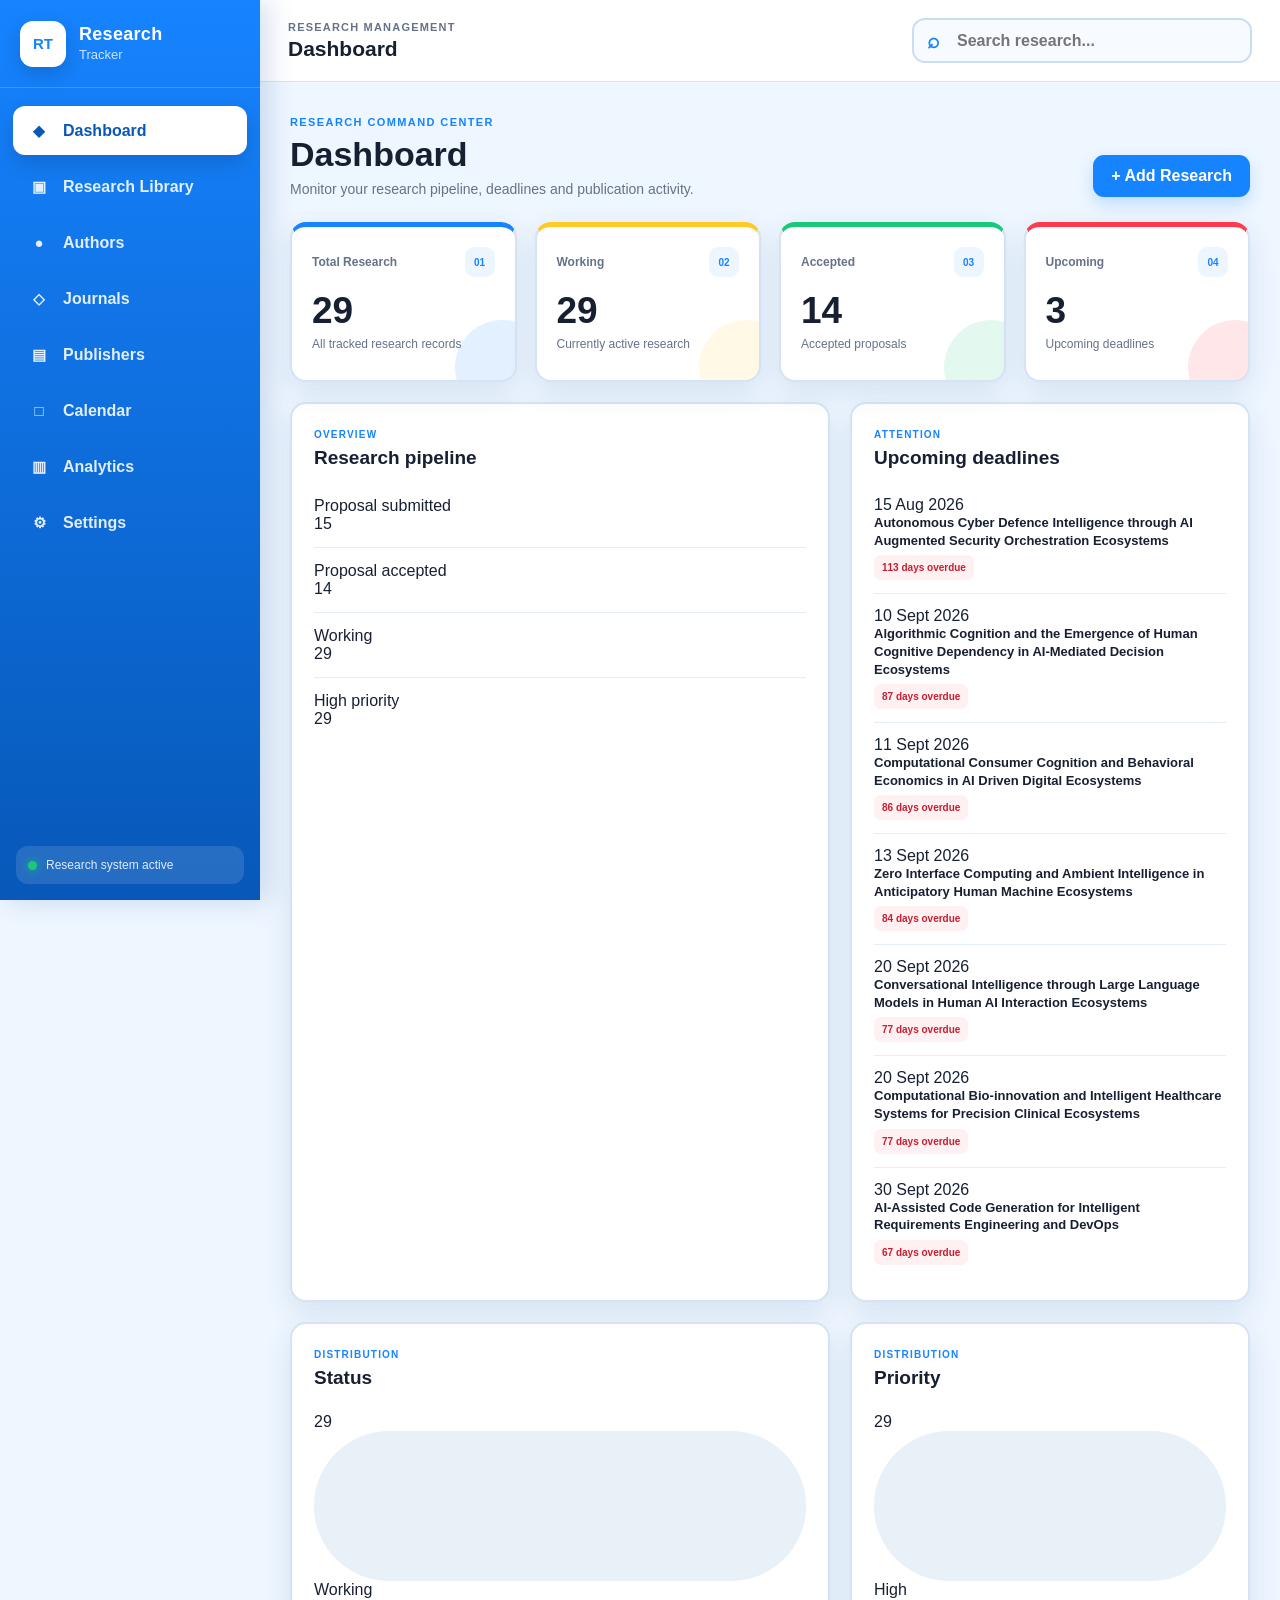
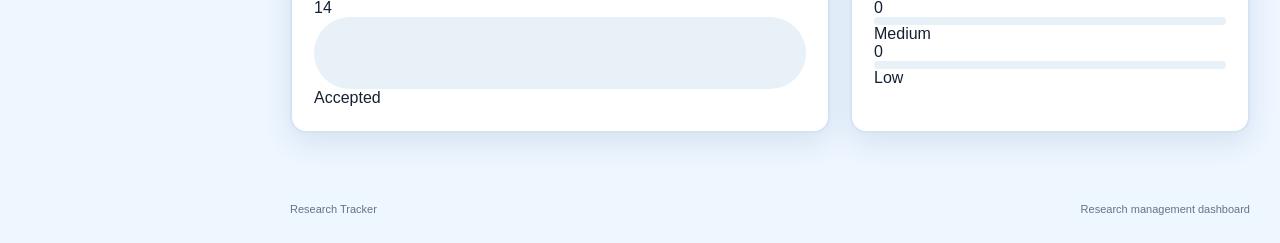
==== index.html @ 56caa674 "Initial Research Tracker project" ====
<!DOCTYPE html>
<html lang="en">
<head>
    <meta charset="UTF-8">
    <meta name="viewport" content="width=device-width, initial-scale=1.0">
    <meta name="description" content="Research Tracker for managing research papers, publication deadlines, authors, journals and publishers.">
    <title>Research Tracker</title>
    <link rel="stylesheet" href="style.css">
</head>

<body>

<div class="app">

    <!-- Sidebar -->
    <aside class="sidebar" id="sidebar">

        <div class="sidebar-header">
            <div class="brand-mark">RT</div>
            <div class="brand-text">
                <strong>Research</strong>
                <span>Tracker</span>
            </div>
        </div>

        <nav class="sidebar-nav">

            <button class="nav-item active" type="button" data-section="dashboard">
                <span class="nav-icon">◆</span>
                <span>Dashboard</span>
            </button>

            <button class="nav-item" type="button" data-section="library">
                <span class="nav-icon">▣</span>
                <span>Research Library</span>
            </button>

            <button class="nav-item" type="button" data-section="authors">
                <span class="nav-icon">●</span>
                <span>Authors</span>
            </button>

            <button class="nav-item" type="button" data-section="journals">
                <span class="nav-icon">◇</span>
                <span>Journals</span>
            </button>

            <button class="nav-item" type="button" data-section="publishers">
                <span class="nav-icon">▤</span>
                <span>Publishers</span>
            </button>

            <button class="nav-item" type="button" data-section="calendar">
                <span class="nav-icon">□</span>
                <span>Calendar</span>
            </button>

            <button class="nav-item" type="button" data-section="analytics">
                <span class="nav-icon">▥</span>
                <span>Analytics</span>
            </button>

            <button class="nav-item" type="button" data-section="settings">
                <span class="nav-icon">⚙</span>
                <span>Settings</span>
            </button>

        </nav>

        <div class="sidebar-footer">
            <div class="sidebar-status">
                <span class="status-dot"></span>
                <span>Research system active</span>
            </div>
        </div>

    </aside>

    <!-- Main wrapper -->
    <div class="main-wrapper">

        <!-- Top bar -->
        <header class="topbar">

            <div class="topbar-left">
                <button
                    class="mobile-menu"
                    id="mobileMenu"
                    type="button"
                    aria-label="Open menu"
                    aria-expanded="false">
                    ☰
                </button>

                <div class="topbar-title">
                    <span class="topbar-label">Research Management</span>
                    <strong id="topbarPageTitle">Dashboard</strong>
                </div>
            </div>

            <div class="topbar-search">
                <div class="global-search">
                    <span class="search-icon">⌕</span>
                    <input
                        id="globalSearch"
                        type="search"
                        placeholder="Search research..."
                        autocomplete="off">
                </div>
            </div>

        </header>

        <!-- Main content -->
        <main class="main-content">

            <!-- Dashboard -->
            <section
                class="page-section active"
                id="dashboard"
                data-section-panel="dashboard">

                <div class="page-heading">
                    <div>
                        <span class="eyebrow">Research command center</span>
                        <h1>Dashboard</h1>
                        <p>Monitor your research pipeline, deadlines and publication activity.</p>
                    </div>

                    <button
                        class="primary-button"
                        id="addResearchDashboard"
                        type="button">
                        + Add Research
                    </button>
                </div>

                <!-- Statistics -->
                <div class="stats-grid">

                    <div class="stat-card stat-blue">
                        <div class="stat-card-top">
                            <span>Total Research</span>
                            <span class="stat-symbol">01</span>
                        </div>
                        <strong id="totalResearch">0</strong>
                        <small>All tracked research records</small>
                    </div>

                    <div class="stat-card stat-yellow">
                        <div class="stat-card-top">
                            <span>Working</span>
                            <span class="stat-symbol">02</span>
                        </div>
                        <strong id="workingResearch">0</strong>
                        <small>Currently active research</small>
                    </div>

                    <div class="stat-card stat-green">
                        <div class="stat-card-top">
                            <span>Accepted</span>
                            <span class="stat-symbol">03</span>
                        </div>
                        <strong id="acceptedResearch">0</strong>
                        <small>Accepted proposals</small>
                    </div>

                    <div class="stat-card stat-red">
                        <div class="stat-card-top">
                            <span>Upcoming</span>
                            <span class="stat-symbol">04</span>
                        </div>
                        <strong id="upcomingResearch">0</strong>
                        <small>Upcoming deadlines</small>
                    </div>

                </div>

                <!-- Pipeline -->
                <div class="dashboard-grid">

                    <div class="panel pipeline-panel">
                        <div class="panel-header">
                            <div>
                                <span class="panel-kicker">Overview</span>
                                <h2>Research pipeline</h2>
                            </div>
                        </div>

                        <div id="dashboardPipeline" class="pipeline-content"></div>
                    </div>

                    <div class="panel deadlines-panel">
                        <div class="panel-header">
                            <div>
                                <span class="panel-kicker">Attention</span>
                                <h2>Upcoming deadlines</h2>
                            </div>
                        </div>

                        <div id="dashboardDeadlines" class="deadline-list"></div>
                    </div>

                </div>

                <!-- Charts -->
                <div class="dashboard-grid">

                    <div class="panel">
                        <div class="panel-header">
                            <div>
                                <span class="panel-kicker">Distribution</span>
                                <h2>Status</h2>
                            </div>
                        </div>

                        <div
                            id="dashboardStatusChart"
                            class="chart-container">
                        </div>
                    </div>

                    <div class="panel">
                        <div class="panel-header">
                            <div>
                                <span class="panel-kicker">Distribution</span>
                                <h2>Priority</h2>
                            </div>
                        </div>

                        <div
                            id="dashboardPriorityChart"
                            class="chart-container">
                        </div>
                    </div>

                </div>

            </section>


            <!-- Research Library -->
            <section
                class="page-section"
                id="library"
                data-section-panel="library">

                <div class="page-heading">
                    <div>
                        <span class="eyebrow">Research database</span>
                        <h1>Research Library</h1>
                        <p>Search, filter and manage all research records.</p>
                    </div>

                    <button
                        class="primary-button"
                        id="addResearchLibrary"
                        type="button">
                        + Add Research
                    </button>
                </div>

                <div class="panel">

                    <div class="library-toolbar">

                        <div class="toolbar-search">
                            <input
                                id="librarySearch"
                                type="search"
                                placeholder="Search title, publisher, topic...">
                        </div>

                        <select id="statusFilter">
                            <option value="">All Statuses</option>
                            <option value="Working">Working</option>
                            <option value="Accepted">Accepted</option>
                            <option value="Submitted">Submitted</option>
                            <option value="Published">Published</option>
                        </select>

                        <select id="priorityFilter">
                            <option value="">All Priorities</option>
                            <option value="High">High</option>
                            <option value="Medium">Medium</option>
                            <option value="Low">Low</option>
                        </select>

                        <select id="actionFilter">
                            <option value="">All Actions</option>
                            <option value="Proposal Submitted">Proposal Submitted</option>
                            <option value="Proposal Accepted">Proposal Accepted</option>
                        </select>

                        <select id="sortLibrary">
                            <option value="deadlineAsc">Deadline: Earliest</option>
                            <option value="deadlineDesc">Deadline: Latest</option>
                            <option value="titleAsc">Title: A-Z</option>
                            <option value="titleDesc">Title: Z-A</option>
                            <option value="priority">Priority</option>
                        </select>

                        <button
                            class="secondary-button"
                            id="clearFilters"
                            type="button">
                            Clear
                        </button>

                    </div>

                    <div class="library-summary">
                        <span>
                            Showing
                            <strong id="libraryCount">0</strong>
                            research records
                        </span>
                    </div>

                    <div class="table-wrapper">

                        <table class="research-table">

                            <thead>
                                <tr>
                                    <th>ID</th>
                                    <th>Research title</th>
                                    <th>Publisher</th>
                                    <th>Type</th>
                                    <th>Priority</th>
                                    <th>Status</th>
                                    <th>Deadline</th>
                                    <th>Actions</th>
                                </tr>
                            </thead>

                            <tbody id="researchTableBody"></tbody>

                        </table>

                    </div>

                </div>

            </section>


            <!-- Authors -->
            <section
                class="page-section"
                id="authors"
                data-section-panel="authors">

                <div class="page-heading">
                    <div>
                        <span class="eyebrow">People</span>
                        <h1>Authors</h1>
                        <p>Research authors and contributor information.</p>
                    </div>
                </div>

                <div
                    id="authorsContent"
                    class="content-grid">
                </div>

            </section>


            <!-- Journals -->
            <section
                class="page-section"
                id="journals"
                data-section-panel="journals">

                <div class="page-heading">
                    <div>
                        <span class="eyebrow">Publication channels</span>
                        <h1>Journals</h1>
                        <p>Track journals and publication-related information.</p>
                    </div>
                </div>

                <div
                    id="journalsContent"
                    class="content-grid">
                </div>

            </section>


            <!-- Publishers -->
            <section
                class="page-section"
                id="publishers"
                data-section-panel="publishers">

                <div class="page-heading">
                    <div>
                        <span class="eyebrow">Publishing ecosystem</span>
                        <h1>Publishers</h1>
                        <p>Track publishers associated with your research.</p>
                    </div>
                </div>

                <div
                    id="publishersContent"
                    class="content-grid">
                </div>

            </section>


            <!-- Calendar -->
            <section
                class="page-section"
                id="calendar"
                data-section-panel="calendar">

                <div class="page-heading">
                    <div>
                        <span class="eyebrow">Deadlines</span>
                        <h1>Research Calendar</h1>
                        <p>View research deadlines by date.</p>
                    </div>
                </div>

                <div class="panel">

                    <div class="calendar-toolbar">

                        <button
                            class="secondary-button"
                            id="calendarPrevious"
                            type="button">
                            ← Previous
                        </button>

                        <button
                            class="secondary-button"
                            id="calendarToday"
                            type="button">
                            Today
                        </button>

                        <button
                            class="secondary-button"
                            id="calendarNext"
                            type="button">
                            Next →
                        </button>

                    </div>

                    <div
                        id="calendarContent"
                        class="calendar-content">
                    </div>

                </div>

            </section>


            <!-- Analytics -->
            <section
                class="page-section"
                id="analytics"
                data-section-panel="analytics">

                <div class="page-heading">
                    <div>
                        <span class="eyebrow">Research intelligence</span>
                        <h1>Analytics</h1>
                        <p>Understand research activity, deadlines and publication trends.</p>
                    </div>
                </div>

                <div
                    id="analyticsContent"
                    class="analytics-content">
                </div>

            </section>


            <!-- Settings -->
            <section
                class="page-section"
                id="settings"
                data-section-panel="settings">

                <div class="page-heading">
                    <div>
                        <span class="eyebrow">System controls</span>
                        <h1>Settings</h1>
                        <p>Manage your research data and dashboard preferences.</p>
                    </div>
                </div>

                <div class="settings-grid">

                    <div class="panel settings-card">

                        <div class="panel-header">
                            <div>
                                <span class="panel-kicker">Data</span>
                                <h2>Data management</h2>
                            </div>
                        </div>

                        <div class="settings-actions">

                            <button
                                class="settings-button blue-action"
                                id="exportJSON"
                                type="button">
                                Export JSON
                            </button>

                            <button
                                class="settings-button green-action"
                                id="exportCSV"
                                type="button">
                                Export CSV
                            </button>

                            <button
                                class="settings-button yellow-action"
                                id="importJSON"
                                type="button">
                                Import JSON
                            </button>

                            <input
                                type="file"
                                id="importFile"
                                accept=".json,application/json"
                                hidden>

                            <button
                                class="settings-button green-action"
                                id="restoreSeed"
                                type="button">
                                Restore Seed Data
                            </button>

                            <button
                                class="settings-button red-action"
                                id="deleteAllData"
                                type="button">
                                Delete All Data
                            </button>

                        </div>

                    </div>


                    <div class="panel settings-card">

                        <div class="panel-header">
                            <div>
                                <span class="panel-kicker">Appearance</span>
                                <h2>Theme</h2>
                            </div>
                        </div>

                        <div class="theme-options">

                            <button
                                class="theme-choice blue-theme-choice"
                                type="button"
                                data-theme-choice="blue">
                                <span></span>
                                Blue
                            </button>

                            <button
                                class="theme-choice red-theme-choice"
                                type="button"
                                data-theme-choice="red">
                                <span></span>
                                Red
                            </button>

                            <button
                                class="theme-choice green-theme-choice"
                                type="button"
                                data-theme-choice="green">
                                <span></span>
                                Green
                            </button>

                            <button
                                class="theme-choice yellow-theme-choice"
                                type="button"
                                data-theme-choice="yellow">
                                <span></span>
                                Yellow
                            </button>

                        </div>

                    </div>

                </div>

            </section>

        </main>

        <!-- Footer -->
        <footer class="main-footer">
            <span>Research Tracker</span>
            <span>Research management dashboard</span>
        </footer>

    </div>

</div>


<!-- Research Form Modal -->
<div
    class="modal"
    id="researchModal"
    aria-hidden="true">

    <div class="modal-overlay"></div>

    <div class="modal-dialog">

        <div class="modal-header">

            <div>
                <span class="modal-kicker">Research record</span>
                <h2 id="researchModalTitle">Add Research</h2>
            </div>

            <button
                class="modal-close"
                type="button"
                data-close-modal="researchModal"
                aria-label="Close">
                ×
            </button>

        </div>

        <form id="researchForm">

            <input
                type="hidden"
                id="researchId">

            <div class="form-grid">

                <div class="form-field form-field-wide">
                    <label for="researchTitle">Research title</label>
                    <input
                        id="researchTitle"
                        type="text"
                        required>
                </div>

                <div class="form-field">
                    <label for="researchAssociation">Publisher / Association</label>
                    <input
                        id="researchAssociation"
                        type="text">
                </div>

                <div class="form-field">
                    <label for="researchPublicationType">Publication type</label>
                    <select id="researchPublicationType">
                        <option value="Edited Book Chapter">Edited Book Chapter</option>
                        <option value="Journal Article">Journal Article</option>
                        <option value="Conference Paper">Conference Paper</option>
                        <option value="Book">Book</option>
                        <option value="Working Paper">Working Paper</option>
                        <option value="Other">Other</option>
                    </select>
                </div>

                <div class="form-field">
                    <label for="researchPriority">Priority</label>
                    <select id="researchPriority">
                        <option value="High">High</option>
                        <option value="Medium">Medium</option>
                        <option value="Low">Low</option>
                    </select>
                </div>

                <div class="form-field">
                    <label for="researchAction">Current action</label>
                    <input
                        id="researchAction"
                        type="text"
                        placeholder="Proposal Submitted">
                </div>

                <div class="form-field">
                    <label for="researchStatus">Status</label>
                    <select id="researchStatus">
                        <option value="Working">Working</option>
                        <option value="Accepted">Accepted</option>
                        <option value="Submitted">Submitted</option>
                        <option value="Published">Published</option>
                    </select>
                </div>

                <div class="form-field">
                    <label for="researchReminder">Reminder date</label>
                    <input
                        id="researchReminder"
                        type="date">
                </div>

                <div class="form-field">
                    <label for="researchProposalDeadline">Proposal deadline</label>
                    <input
                        id="researchProposalDeadline"
                        type="date">
                </div>

                <div class="form-field">
                    <label for="researchFullPaperDeadline">Full paper deadline</label>
                    <input
                        id="researchFullPaperDeadline"
                        type="date">
                </div>

                <div class="form-field form-field-wide">
                    <label for="researchCallForPaperLink">Call for Papers link</label>
                    <input
                        id="researchCallForPaperLink"
                        type="url"
                        placeholder="https://...">
                </div>

                <div class="form-field form-field-wide">
                    <label for="researchComments">Comments</label>
                    <textarea
                        id="researchComments"
                        rows="5"
                        placeholder="Notes, submission details, follow-up actions..."></textarea>
                </div>

            </div>

            <div class="modal-footer">

                <button
                    class="secondary-button"
                    type="button"
                    data-close-modal="researchModal">
                    Cancel
                </button>

                <button
                    class="primary-button"
                    type="submit">
                    Save Research
                </button>

            </div>

        </form>

    </div>

</div>


<!-- Research Details Modal -->
<div
    class="modal"
    id="detailModal"
    aria-hidden="true">

    <div class="modal-overlay"></div>

    <div class="modal-dialog detail-dialog">

        <div class="modal-header">

            <div>
                <span class="modal-kicker">Research information</span>
                <h2 id="detailModalTitle">Research Details</h2>
            </div>

            <button
                class="modal-close"
                type="button"
                data-close-modal="detailModal"
                aria-label="Close">
                ×
            </button>

        </div>

        <div
            id="detailModalContent"
            class="detail-content">
        </div>

        <div class="modal-footer">

            <button
                class="secondary-button"
                type="button"
                data-close-modal="detailModal">
                Close
            </button>

        </div>

    </div>

</div>


<!-- Toast notifications -->
<div
    id="toastContainer"
    class="toast-container"
    aria-live="polite">
</div>


<script src="script.js"></script>

</body>
</html>
---- style.css ----
:root {
    --blue: #1683ff;
    --blue-dark: #0758b8;
    --red: #ff3b4d;
    --red-dark: #c51f31;
    --green: #19c979;
    --green-dark: #07884f;
    --yellow: #ffc928;
    --yellow-dark: #d79b00;

    --page: #eef6ff;
    --surface: #ffffff;
    --surface-soft: #f7fbff;
    --text: #172033;
    --muted: #65728a;
    --border: #d6e3f2;

    --sidebar-width: 260px;
    --radius: 16px;
    --shadow: 0 10px 28px rgba(40, 90, 150, 0.12);
}

* {
    box-sizing: border-box;
}

html {
    scroll-behavior: smooth;
}

body {
    margin: 0;
    min-height: 100vh;
    background: var(--page);
    color: var(--text);
    font-family: Arial, Helvetica, sans-serif;
    overflow-x: hidden;
}

button,
input,
select,
textarea {
    font: inherit;
}

button {
    cursor: pointer;
}

button:focus-visible,
input:focus-visible,
select:focus-visible,
textarea:focus-visible {
    outline: 3px solid rgba(22, 131, 255, 0.25);
    outline-offset: 2px;
}


/* =========================================================
   APP
   ========================================================= */

.app {
    min-height: 100vh;
}


/* =========================================================
   SIDEBAR
   ========================================================= */

.sidebar {
    position: fixed;
    top: 0;
    left: 0;
    width: var(--sidebar-width);
    height: 100vh;
    background: linear-gradient(180deg, #1683ff 0%, #0758b8 100%);
    color: #ffffff;
    z-index: 1000;
    display: flex;
    flex-direction: column;
    overflow-y: auto;
    overflow-x: hidden;
    box-shadow: 8px 0 25px rgba(20, 80, 150, 0.18);
}

.sidebar-header {
    min-height: 88px;
    padding: 20px;
    display: flex;
    align-items: center;
    gap: 13px;
    border-bottom: 1px solid rgba(255, 255, 255, 0.18);
}

.brand-mark {
    width: 46px;
    height: 46px;
    border-radius: 13px;
    background: #ffffff;
    color: var(--blue);
    display: grid;
    place-items: center;
    font-size: 15px;
    font-weight: 900;
    box-shadow: 0 7px 18px rgba(0, 0, 0, 0.15);
}

.brand-text {
    display: flex;
    flex-direction: column;
    line-height: 1.05;
}

.brand-text strong {
    font-size: 18px;
    letter-spacing: 0.3px;
}

.brand-text span {
    margin-top: 4px;
    font-size: 13px;
    opacity: 0.78;
}

.sidebar-nav {
    padding: 18px 13px;
    display: flex;
    flex-direction: column;
    gap: 7px;
}

.nav-item {
    width: 100%;
    min-height: 49px;
    border: 0;
    border-radius: 12px;
    padding: 0 14px;
    display: flex;
    align-items: center;
    gap: 12px;
    background: transparent;
    color: rgba(255, 255, 255, 0.88);
    text-align: left;
    font-weight: 700;
    transition: 0.18s ease;
}

.nav-item:hover {
    background: rgba(255, 255, 255, 0.15);
    color: #ffffff;
    transform: translateX(2px);
}

.nav-item.active {
    background: #ffffff;
    color: var(--blue-dark);
    box-shadow: 0 8px 20px rgba(0, 0, 0, 0.14);
}

.nav-icon {
    width: 24px;
    min-width: 24px;
    height: 24px;
    display: grid;
    place-items: center;
    font-size: 15px;
    font-weight: 900;
}

.sidebar-footer {
    margin-top: auto;
    padding: 16px;
}

.sidebar-status {
    border-radius: 12px;
    padding: 12px;
    display: flex;
    align-items: center;
    gap: 9px;
    background: rgba(255, 255, 255, 0.12);
    font-size: 12px;
    color: rgba(255, 255, 255, 0.86);
}

.status-dot {
    width: 9px;
    height: 9px;
    border-radius: 50%;
    background: var(--green);
    box-shadow: 0 0 10px rgba(25, 201, 121, 0.8);
}


/* =========================================================
   MAIN
   ========================================================= */

.main-wrapper {
    min-height: 100vh;
    margin-left: var(--sidebar-width);
}

.topbar {
    position: sticky;
    top: 0;
    z-index: 900;
    min-height: 82px;
    padding: 14px 28px;
    background: rgba(255, 255, 255, 0.96);
    border-bottom: 1px solid var(--border);
    display: flex;
    align-items: center;
    justify-content: space-between;
    gap: 20px;
}

.topbar-left {
    min-width: 0;
    display: flex;
    align-items: center;
    gap: 14px;
}

.topbar-title {
    display: flex;
    flex-direction: column;
    min-width: 0;
}

.topbar-label {
    color: var(--muted);
    font-size: 11px;
    font-weight: 800;
    letter-spacing: 1.2px;
    text-transform: uppercase;
}

.topbar-title strong {
    margin-top: 4px;
    font-size: 21px;
    line-height: 1.1;
}

.topbar-search {
    width: 340px;
    max-width: 42vw;
    margin-left: auto;
}

.global-search {
    position: relative;
    width: 100%;
}

.global-search input {
    width: 100%;
    height: 45px;
    border: 2px solid #c9ddf4;
    border-radius: 13px;
    background: #f7fbff;
    color: var(--text);
    padding: 0 16px 0 43px;
    font-weight: 600;
}

.global-search input:focus {
    border-color: var(--blue);
    background: #ffffff;
}

.search-icon {
    position: absolute;
    left: 15px;
    top: 50%;
    transform: translateY(-50%);
    color: var(--blue);
    font-size: 21px;
    font-weight: 900;
    pointer-events: none;
}

.mobile-menu {
    display: none;
    width: 42px;
    height: 42px;
    border: 0;
    border-radius: 11px;
    background: var(--blue);
    color: #ffffff;
    font-size: 20px;
}


/* =========================================================
   CONTENT
   ========================================================= */

.main-content {
    width: 100%;
    max-width: 1700px;
    margin: 0 auto;
    padding: 30px;
}

.page-section {
    display: none;
}

.page-section.active {
    display: block;
}

.page-heading {
    margin-bottom: 25px;
    display: flex;
    align-items: flex-end;
    justify-content: space-between;
    gap: 25px;
}

.page-heading h1 {
    margin: 6px 0 8px;
    font-size: 34px;
    line-height: 1.1;
}

.page-heading p {
    margin: 0;
    color: var(--muted);
    font-size: 14px;
}

.eyebrow {
    color: var(--blue);
    font-size: 11px;
    font-weight: 900;
    letter-spacing: 1.4px;
    text-transform: uppercase;
}


/* =========================================================
   BUTTONS
   ========================================================= */

.primary-button,
.secondary-button,
.settings-button {
    min-height: 42px;
    border-radius: 11px;
    padding: 0 16px;
    font-weight: 800;
    border: 2px solid transparent;
    transition: 0.18s ease;
}

.primary-button {
    background: var(--blue);
    color: #ffffff;
    border-color: var(--blue);
    box-shadow: 0 7px 16px rgba(22, 131, 255, 0.22);
}

.primary-button:hover {
    background: var(--blue-dark);
    border-color: var(--blue-dark);
    transform: translateY(-1px);
}

.secondary-button {
    background: #ffffff;
    color: var(--blue-dark);
    border-color: #c7dbee;
}

.secondary-button:hover {
    border-color: var(--blue);
    color: var(--blue);
    background: #f4f9ff;
}


/* =========================================================
   STAT CARDS
   ========================================================= */

.stats-grid {
    display: grid;
    grid-template-columns: repeat(4, minmax(0, 1fr));
    gap: 18px;
    margin-bottom: 20px;
}

.stat-card {
    min-height: 160px;
    padding: 20px;
    border-radius: var(--radius);
    background: #ffffff;
    border: 2px solid var(--border);
    box-shadow: var(--shadow);
    position: relative;
    overflow: hidden;
}

.stat-card::after {
    content: "";
    position: absolute;
    width: 95px;
    height: 95px;
    border-radius: 50%;
    right: -35px;
    bottom: -35px;
    opacity: 0.12;
}

.stat-blue {
    border-top: 5px solid var(--blue);
}

.stat-blue::after {
    background: var(--blue);
}

.stat-yellow {
    border-top: 5px solid var(--yellow);
}

.stat-yellow::after {
    background: var(--yellow);
}

.stat-green {
    border-top: 5px solid var(--green);
}

.stat-green::after {
    background: var(--green);
}

.stat-red {
    border-top: 5px solid var(--red);
}

.stat-red::after {
    background: var(--red);
}

.stat-card-top {
    display: flex;
    align-items: center;
    justify-content: space-between;
    gap: 10px;
    color: var(--muted);
    font-size: 12px;
    font-weight: 800;
}

.stat-symbol {
    width: 30px;
    height: 30px;
    display: grid;
    place-items: center;
    border-radius: 9px;
    background: #edf5ff;
    color: var(--blue);
    font-size: 10px;
    font-weight: 900;
}

.stat-card strong {
    display: block;
    margin: 15px 0 5px;
    font-size: 37px;
    line-height: 1;
}

.stat-card small {
    color: var(--muted);
    font-size: 12px;
}


/* =========================================================
   PANELS
   ========================================================= */

.dashboard-grid {
    display: grid;
    grid-template-columns: minmax(0, 1.35fr) minmax(0, 1fr);
    gap: 20px;
    margin-bottom: 20px;
}

.panel {
    min-width: 0;
    background: #ffffff;
    border: 2px solid var(--border);
    border-radius: var(--radius);
    box-shadow: var(--shadow);
    overflow: hidden;
}

.panel-header {
    padding: 20px 22px 14px;
    display: flex;
    justify-content: space-between;
    align-items: center;
    gap: 15px;
}

.panel-kicker {
    color: var(--blue);
    font-size: 10px;
    font-weight: 900;
    letter-spacing: 1.2px;
    text-transform: uppercase;
}

.panel-header h2 {
    margin: 5px 0 0;
    font-size: 19px;
}


/* =========================================================
   PIPELINE
   ========================================================= */

.pipeline-content {
    padding: 0 22px 22px;
}

.pipeline-row {
    padding: 14px 0;
    border-bottom: 1px solid #e5edf7;
}

.pipeline-row:last-child {
    border-bottom: 0;
}

.pipeline-row-top {
    display: flex;
    justify-content: space-between;
    gap: 15px;
    margin-bottom: 8px;
    font-size: 13px;
    font-weight: 800;
}

.pipeline-bar {
    height: 9px;
    border-radius: 99px;
    background: #eaf1f8;
    overflow: hidden;
}

.pipeline-fill {
    height: 100%;
    border-radius: inherit;
    background: var(--blue);
}

.pipeline-row:nth-child(2) .pipeline-fill {
    background: var(--yellow);
}

.pipeline-row:nth-child(3) .pipeline-fill {
    background: var(--green);
}

.pipeline-row:nth-child(4) .pipeline-fill {
    background: var(--red);
}


/* =========================================================
   DEADLINES
   ========================================================= */

.deadline-list {
    padding: 0 22px 22px;
}

.deadline-item {
    padding: 13px 0;
    border-bottom: 1px solid #e5edf7;
}

.deadline-item:last-child {
    border-bottom: 0;
}

.deadline-title {
    display: block;
    margin-bottom: 6px;
    color: var(--text);
    font-size: 13px;
    font-weight: 800;
    line-height: 1.35;
}

.deadline-meta {
    display: flex;
    justify-content: space-between;
    align-items: center;
    gap: 10px;
    color: var(--muted);
    font-size: 11px;
}

.deadline-badge {
    padding: 5px 8px;
    border-radius: 7px;
    font-weight: 900;
}

.deadline-red {
    color: var(--red-dark);
    background: #fff0f2;
}

.deadline-yellow {
    color: #9a7100;
    background: #fff8db;
}

.deadline-green {
    color: var(--green-dark);
    background: #e9fff5;
}


/* =========================================================
   CHARTS
   ========================================================= */

.chart-container {
    min-height: 250px;
    padding: 10px 22px 24px;
}

.chart-row {
    display: grid;
    grid-template-columns: 130px 1fr 45px;
    align-items: center;
    gap: 12px;
    margin: 15px 0;
}

.chart-label {
    font-size: 12px;
    font-weight: 800;
}

.chart-bar {
    height: 12px;
    border-radius: 99px;
    background: #e8f0f8;
    overflow: hidden;
}

.chart-fill {
    height: 100%;
    border-radius: inherit;
    background: var(--blue);
}

.chart-row:nth-child(2) .chart-fill {
    background: var(--red);
}

.chart-row:nth-child(3) .chart-fill {
    background: var(--green);
}

.chart-row:nth-child(4) .chart-fill {
    background: var(--yellow);
}

.chart-value {
    text-align: right;
    font-size: 12px;
    font-weight: 900;
}

.empty-state {
    min-height: 130px;
    display: grid;
    place-items: center;
    color: var(--muted);
    text-align: center;
    font-size: 13px;
}


/* =========================================================
   LIBRARY
   ========================================================= */

.library-toolbar {
    padding: 18px;
    display: grid;
    grid-template-columns: minmax(220px, 1.5fr) repeat(4, minmax(125px, 1fr)) auto;
    gap: 10px;
    border-bottom: 1px solid var(--border);
    background: #f8fbff;
}

.toolbar-search input,
.library-toolbar select {
    width: 100%;
    height: 42px;
    border: 2px solid #d0dfef;
    border-radius: 10px;
    background: #ffffff;
    color: var(--text);
    padding: 0 11px;
    font-size: 12px;
    font-weight: 700;
}

.toolbar-search input:focus,
.library-toolbar select:focus {
    border-color: var(--blue);
}

.library-summary {
    padding: 13px 18px;
    color: var(--muted);
    font-size: 12px;
    border-bottom: 1px solid var(--border);
}

.library-summary strong {
    color: var(--blue);
}

.table-wrapper {
    width: 100%;
    overflow-x: auto;
}

.research-table {
    width: 100%;
    min-width: 1050px;
    border-collapse: collapse;
}

.research-table th {
    padding: 13px 12px;
    background: #edf6ff;
    color: #36506e;
    border-bottom: 2px solid #cfe0f1;
    text-align: left;
    font-size: 10px;
    font-weight: 900;
    letter-spacing: 0.6px;
    text-transform: uppercase;
    white-space: nowrap;
}

.research-table td {
    padding: 14px 12px;
    border-bottom: 1px solid #e5edf6;
    vertical-align: middle;
    font-size: 12px;
}

.research-table tbody tr:hover {
    background: #f8fbff;
}

.research-id {
    color: var(--blue);
    font-weight: 900;
}

.research-title-cell {
    min-width: 300px;
    max-width: 440px;
    color: var(--text);
    font-weight: 800;
    line-height: 1.4;
}

.table-muted {
    color: var(--muted);
}

.badge {
    display: inline-flex;
    align-items: center;
    min-height: 25px;
    padding: 4px 8px;
    border-radius: 7px;
    font-size: 10px;
    font-weight: 900;
    white-space: nowrap;
}

.badge-blue {
    background: #e8f3ff;
    color: var(--blue-dark);
}

.badge-red {
    background: #fff0f2;
    color: var(--red-dark);
}

.badge-green {
    background: #e8fff4;
    color: var(--green-dark);
}

.badge-yellow {
    background: #fff7d7;
    color: #8d6900;
}

.table-actions {
    display: flex;
    gap: 6px;
    white-space: nowrap;
}

.table-action {
    min-width: 34px;
    height: 32px;
    border-radius: 8px;
    border: 1px solid #ccdeef;
    background: #ffffff;
    color: var(--blue-dark);
    font-size: 11px;
    font-weight: 900;
}

.table-action:hover {
    border-color: var(--blue);
    background: #edf6ff;
}

.table-action.view-action {
    color: var(--blue-dark);
}

.table-action.edit-action {
    color: var(--green-dark);
}

.table-action.delete-action {
    color: var(--red-dark);
}


/* =========================================================
   AUTHORS / JOURNALS / PUBLISHERS
   ========================================================= */

.content-grid {
    display: grid;
    grid-template-columns: repeat(3, minmax(0, 1fr));
    gap: 18px;
}

.entity-card {
    background: #ffffff;
    border: 2px solid var(--border);
    border-radius: var(--radius);
    box-shadow: var(--shadow);
    padding: 20px;
}

.entity-card h3 {
    margin: 0 0 7px;
    font-size: 17px;
}

.entity-card p {
    margin: 0;
    color: var(--muted);
    font-size: 12px;
    line-height: 1.6;
}

.entity-count {
    display: inline-flex;
    margin-top: 15px;
    padding: 5px 9px;
    border-radius: 8px;
    background: #eaf4ff;
    color: var(--blue-dark);
    font-size: 11px;
    font-weight: 900;
}

.entity-card:nth-child(4n + 2) {
    border-top-color: var(--red);
}

.entity-card:nth-child(4n + 3) {
    border-top-color: var(--green);
}

.entity-card:nth-child(4n + 4) {
    border-top-color: var(--yellow);
}


/* =========================================================
   CALENDAR
   ========================================================= */

.calendar-toolbar {
    padding: 18px;
    display: flex;
    justify-content: center;
    align-items: center;
    gap: 9px;
    border-bottom: 1px solid var(--border);
    background: #f8fbff;
}

.calendar-content {
    padding: 20px;
}

.calendar-header {
    display: grid;
    grid-template-columns: repeat(7, minmax(0, 1fr));
    gap: 7px;
    margin-bottom: 7px;
}

.calendar-weekday {
    padding: 10px 5px;
    text-align: center;
    background: #eaf4ff;
    color: var(--blue-dark);
    border-radius: 8px;
    font-size: 10px;
    font-weight: 900;
    text-transform: uppercase;
}

.calendar-grid {
    display: grid;
    grid-template-columns: repeat(7, minmax(0, 1fr));
    gap: 7px;
}

.calendar-day {
    min-height: 105px;
    padding: 8px;
    border: 1px solid #dbe7f2;
    border-radius: 9px;
    background: #ffffff;
}

.calendar-day.muted {
    background: #f7fafc;
    color: #a6b1bf;
}

.calendar-day.today {
    border: 2px solid var(--blue);
    background: #f0f8ff;
}

.calendar-day-number {
    display: block;
    margin-bottom: 7px;
    font-size: 11px;
    font-weight: 900;
}

.calendar-event {
    display: block;
    margin-top: 4px;
    padding: 5px;
    border-radius: 6px;
    background: #eaf4ff;
    color: var(--blue-dark);
    font-size: 9px;
    font-weight: 800;
    line-height: 1.25;
}


/* =========================================================
   ANALYTICS
   ========================================================= */

.analytics-content {
    display: grid;
    grid-template-columns: repeat(2, minmax(0, 1fr));
    gap: 18px;
}

.analytics-card {
    background: #ffffff;
    border: 2px solid var(--border);
    border-radius: var(--radius);
    box-shadow: var(--shadow);
    padding: 20px;
}

.analytics-card h3 {
    margin: 0 0 15px;
    font-size: 17px;
}

.metric-grid {
    display: grid;
    grid-template-columns: repeat(3, minmax(0, 1fr));
    gap: 10px;
}

.metric-card {
    padding: 15px;
    border-radius: 11px;
    background: #f5faff;
    border-left: 4px solid var(--blue);
}

.metric-card:nth-child(2) {
    border-left-color: var(--green);
}

.metric-card:nth-child(3) {
    border-left-color: var(--yellow);
}

.metric-card:nth-child(4) {
    border-left-color: var(--red);
}

.metric-card strong {
    display: block;
    margin-bottom: 5px;
    font-size: 25px;
}

.metric-card span {
    color: var(--muted);
    font-size: 11px;
}


/* =========================================================
   SETTINGS
   ========================================================= */

.settings-grid {
    display: grid;
    grid-template-columns: repeat(2, minmax(0, 1fr));
    gap: 20px;
}

.settings-card {
    padding-bottom: 22px;
}

.settings-actions {
    padding: 0 22px;
    display: grid;
    grid-template-columns: repeat(2, minmax(0, 1fr));
    gap: 10px;
}

.settings-button {
    background: #ffffff;
    border-color: var(--border);
    color: var(--text);
}

.blue-action {
    color: var(--blue-dark);
    border-color: #a9d1ff;
    background: #eef7ff;
}

.green-action {
    color: var(--green-dark);
    border-color: #a6e8c9;
    background: #effff7;
}

.yellow-action {
    color: #8d6900;
    border-color: #f2d87b;
    background: #fffbe8;
}

.red-action {
    color: var(--red-dark);
    border-color: #ffc0c7;
    background: #fff2f4;
}

.settings-button:hover {
    transform: translateY(-1px);
}

.theme-options {
    padding: 0 22px;
    display: grid;
    grid-template-columns: repeat(2, minmax(0, 1fr));
    gap: 10px;
}

.theme-choice {
    min-height: 48px;
    border: 2px solid var(--border);
    border-radius: 11px;
    background: #ffffff;
    display: flex;
    align-items: center;
    gap: 10px;
    padding: 0 13px;
    color: var(--text);
    font-weight: 800;
}

.theme-choice span {
    width: 18px;
    height: 18px;
    border-radius: 50%;
    display: inline-block;
}

.blue-theme-choice span {
    background: var(--blue);
}

.red-theme-choice span {
    background: var(--red);
}

.green-theme-choice span {
    background: var(--green);
}

.yellow-theme-choice span {
    background: var(--yellow);
}

.theme-choice:hover {
    border-color: var(--blue);
}


/* =========================================================
   MODALS
   ========================================================= */

.modal {
    position: fixed;
    inset: 0;
    z-index: 3000;
    display: none;
    align-items: center;
    justify-content: center;
    padding: 20px;
}

.modal.open,
.modal.active {
    display: flex;
}

.modal-overlay {
    position: absolute;
    inset: 0;
    background: rgba(30, 55, 85, 0.45);
    backdrop-filter: blur(3px);
}

.modal-dialog {
    position: relative;
    z-index: 1;
    width: min(760px, 100%);
    max-height: calc(100vh - 40px);
    overflow-y: auto;
    border-radius: 18px;
    background: #ffffff;
    border: 2px solid var(--border);
    box-shadow: 0 25px 70px rgba(30, 80, 130, 0.25);
}

.detail-dialog {
    width: min(900px, 100%);
}

.modal-header {
    padding: 20px 22px;
    border-bottom: 1px solid var(--border);
    display: flex;
    align-items: flex-start;
    justify-content: space-between;
    gap: 15px;
}

.modal-kicker {
    color: var(--blue);
    font-size: 10px;
    font-weight: 900;
    letter-spacing: 1.2px;
    text-transform: uppercase;
}

.modal-header h2 {
    margin: 5px 0 0;
    font-size: 21px;
}

.modal-close {
    width: 38px;
    height: 38px;
    flex: 0 0 auto;
    border: 0;
    border-radius: 9px;
    background: #fff0f2;
    color: var(--red-dark);
    font-size: 25px;
    line-height: 1;
}

.modal-close:hover {
    background: var(--red);
    color: #ffffff;
}

#researchForm {
    padding: 22px;
}

.form-grid {
    display: grid;
    grid-template-columns: repeat(2, minmax(0, 1fr));
    gap: 16px;
}

.form-field {
    min-width: 0;
}

.form-field-wide {
    grid-column: 1 / -1;
}

.form-field label {
    display: block;
    margin-bottom: 7px;
    color: #42526a;
    font-size: 11px;
    font-weight: 900;
}

.form-field input,
.form-field select,
.form-field textarea {
    width: 100%;
    border: 2px solid #d5e2ef;
    border-radius: 10px;
    background: #fbfdff;
    color: var(--text);
    padding: 10px 11px;
    font-size: 12px;
    font-weight: 600;
}

.form-field input,
.form-field select {
    height: 43px;
}

.form-field textarea {
    min-height: 115px;
    resize: vertical;
}

.form-field input:focus,
.form-field select:focus,
.form-field textarea:focus {
    border-color: var(--blue);
    background: #ffffff;
}

.modal-footer {
    padding: 17px 22px;
    border-top: 1px solid var(--border);
    display: flex;
    justify-content: flex-end;
    gap: 9px;
}

.detail-content {
    padding: 22px;
}

.detail-row {
    display: grid;
    grid-template-columns: 190px 1fr;
    gap: 15px;
    padding: 13px 0;
    border-bottom: 1px solid #e3edf6;
}

.detail-row:last-child {
    border-bottom: 0;
}

.detail-label {
    color: var(--muted);
    font-size: 11px;
    font-weight: 900;
    text-transform: uppercase;
    letter-spacing: 0.5px;
}

.detail-value {
    color: var(--text);
    font-size: 13px;
    font-weight: 700;
    line-height: 1.55;
    overflow-wrap: anywhere;
}

.detail-value a {
    color: var(--blue);
    font-weight: 900;
    text-decoration: none;
}

.detail-value a:hover {
    text-decoration: underline;
}


/* =========================================================
   TOAST
   ========================================================= */

.toast-container {
    position: fixed;
    right: 22px;
    bottom: 22px;
    z-index: 5000;
    width: min(370px, calc(100vw - 44px));
    display: flex;
    flex-direction: column;
    gap: 9px;
    pointer-events: none;
}

.toast {
    pointer-events: auto;
    padding: 13px 15px;
    border-radius: 11px;
    background: #ffffff;
    border: 2px solid var(--border);
    box-shadow: 0 12px 30px rgba(30, 80, 130, 0.18);
    color: var(--text);
    font-size: 12px;
    font-weight: 800;
}

.toast-success {
    border-left: 5px solid var(--green);
}

.toast-error {
    border-left: 5px solid var(--red);
}

.toast-info {
    border-left: 5px solid var(--blue);
}


/* =========================================================
   FOOTER
   ========================================================= */

.main-footer {
    min-height: 60px;
    padding: 20px 30px;
    display: flex;
    justify-content: space-between;
    gap: 20px;
    color: var(--muted);
    font-size: 11px;
}


/* =========================================================
   LINKS
   ========================================================= */

a {
    color: var(--blue);
}

a:hover {
    color: var(--blue-dark);
}


/* =========================================================
   RESPONSIVE
   ========================================================= */

@media (max-width: 1250px) {

    .stats-grid {
        grid-template-columns: repeat(2, minmax(0, 1fr));
    }

    .library-toolbar {
        grid-template-columns: repeat(3, minmax(0, 1fr));
    }

    .toolbar-search {
        grid-column: 1 / -1;
    }

    .content-grid {
        grid-template-columns: repeat(2, minmax(0, 1fr));
    }

}


@media (max-width: 1000px) {

    :root {
        --sidebar-width: 230px;
    }

    .main-content {
        padding: 22px;
    }

    .topbar {
        padding: 13px 20px;
    }

    .dashboard-grid,
    .analytics-content,
    .settings-grid {
        grid-template-columns: 1fr;
    }

    .topbar-search {
        width: 290px;
    }

}


@media (max-width: 760px) {

    .sidebar {
        width: 260px;
        transform: translateX(-105%);
        transition: transform 0.22s ease;
        box-shadow: 12px 0 35px rgba(20, 80, 150, 0.25);
    }

    .sidebar.open {
        transform: translateX(0);
    }

    .main-wrapper {
        margin-left: 0;
    }

    .mobile-menu {
        display: grid;
        place-items: center;
    }

    .topbar {
        min-height: 70px;
        padding: 11px 15px;
    }

    .topbar-search {
        width: min(250px, 48vw);
        max-width: none;
    }

    .topbar-title strong {
        font-size: 17px;
    }

    .main-content {
        padding: 18px 14px;
    }

    .page-heading {
        align-items: flex-start;
        flex-direction: column;
        gap: 15px;
    }

    .page-heading h1 {
        font-size: 28px;
    }

    .stats-grid {
        grid-template-columns: 1fr;
    }

    .library-toolbar {
        grid-template-columns: 1fr;
    }

    .toolbar-search {
        grid-column: auto;
    }

    .content-grid {
        grid-template-columns: 1fr;
    }

    .calendar-content {
        padding: 10px;
        overflow-x: auto;
    }

    .calendar-header,
    .calendar-grid {
        min-width: 680px;
    }

    .form-grid {
        grid-template-columns: 1fr;
    }

    .form-field-wide {
        grid-column: auto;
    }

    .detail-row {
        grid-template-columns: 1fr;
        gap: 5px;
    }

    .settings-actions,
    .theme-options,
    .metric-grid {
        grid-template-columns: 1fr;
    }

    .main-footer {
        padding: 17px 14px;
        flex-direction: column;
        gap: 5px;
    }

}


@media (max-width: 520px) {

    .topbar-search {
        width: 42px;
    }

    .global-search input {
        width: 42px;
        padding-left: 0;
        padding-right: 0;
        text-indent: -9999px;
    }

    .search-icon {
        left: 10px;
    }

    .topbar-label {
        display: none;
    }

    .page-heading h1 {
        font-size: 25px;
    }

    .stat-card {
        min-height: 145px;
    }

    .modal {
        padding: 8px;
    }

    .modal-dialog {
        max-height: calc(100vh - 16px);
    }

}
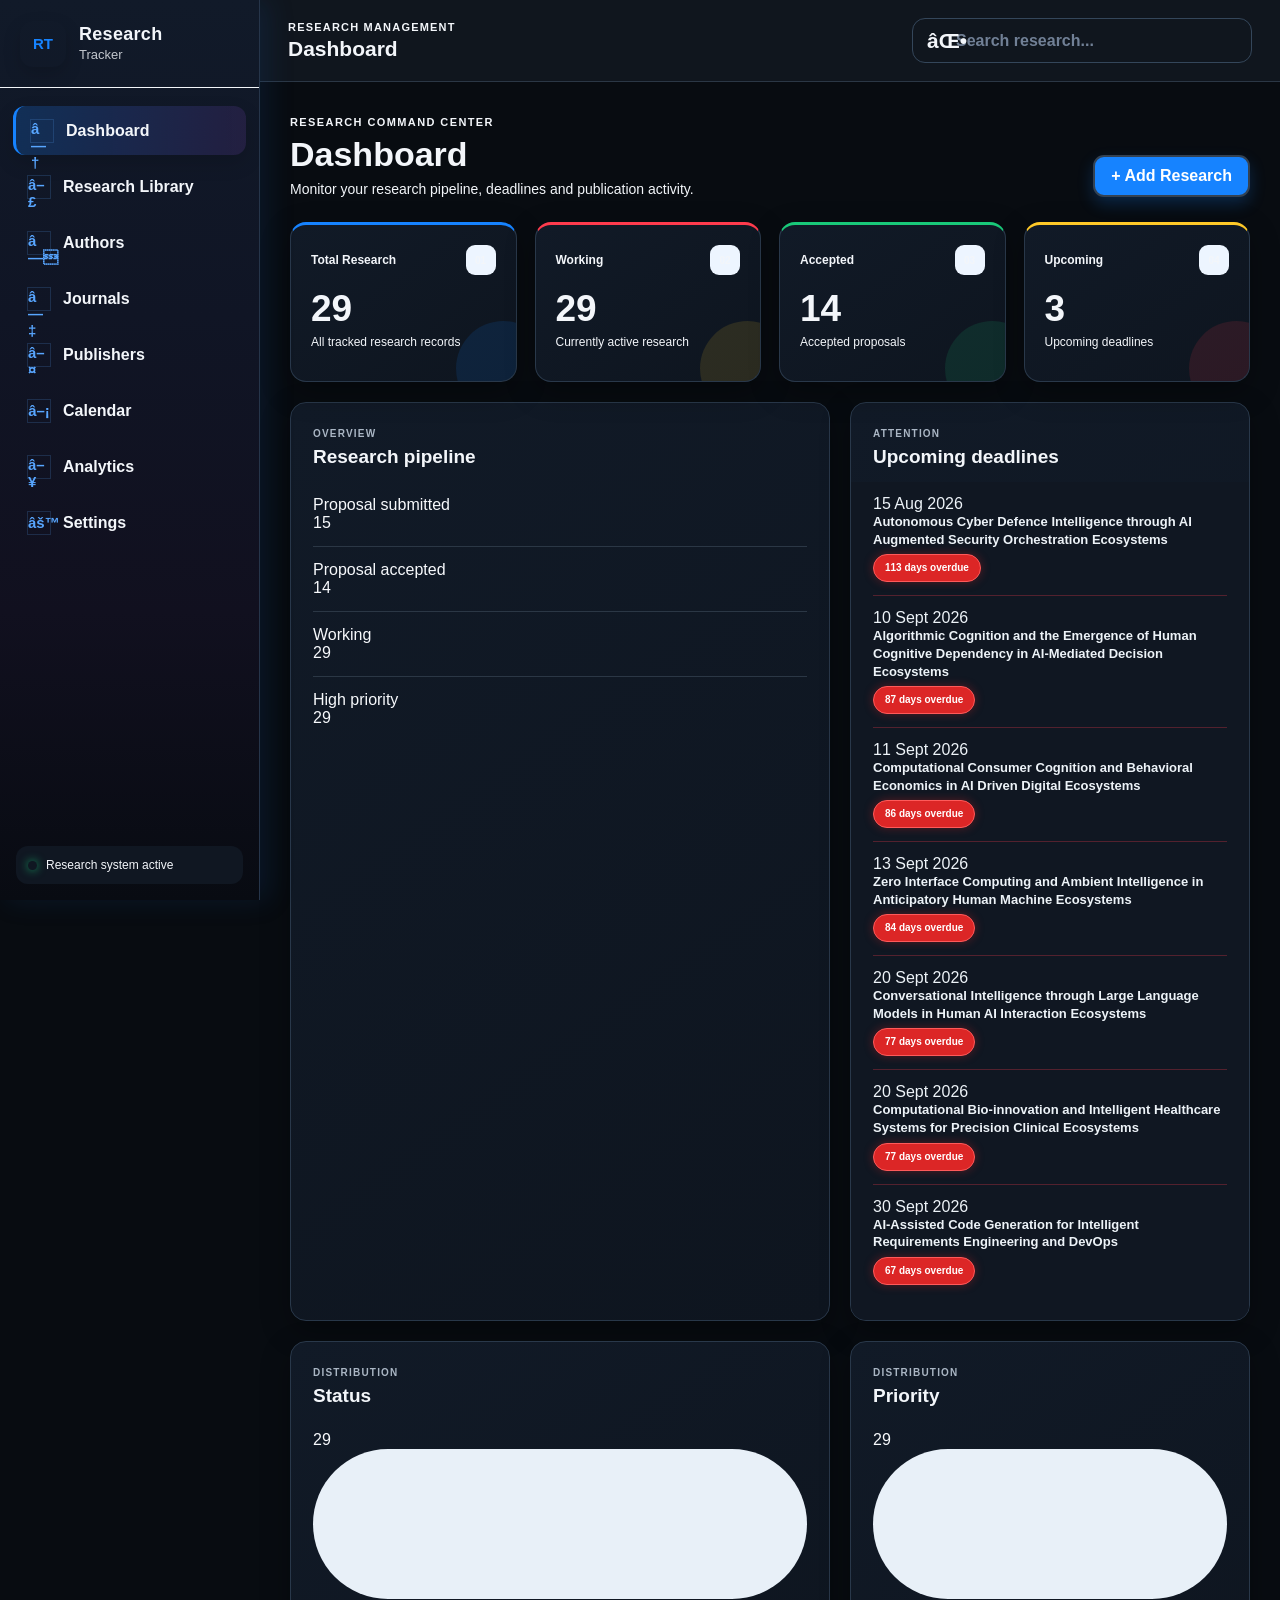
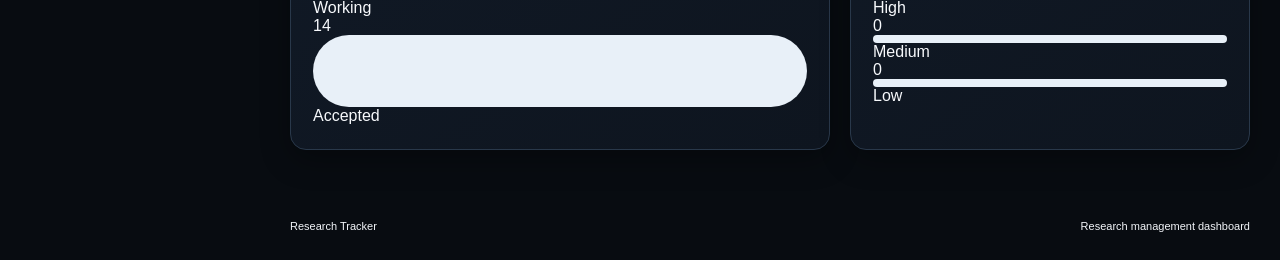
==== commit 4307e633: "Add dark theme and colorful dashboard badges" ====
--- a/index.html
+++ b/index.html
@@ -1,4 +1,4 @@
-<!DOCTYPE html>
+﻿<!DOCTYPE html>
 <html lang="en">
 <head>
     <meta charset="UTF-8">
@@ -26,42 +26,42 @@
         <nav class="sidebar-nav">
 
             <button class="nav-item active" type="button" data-section="dashboard">
-                <span class="nav-icon">◆</span>
+                <span class="nav-icon">â—†</span>
                 <span>Dashboard</span>
             </button>
 
             <button class="nav-item" type="button" data-section="library">
-                <span class="nav-icon">▣</span>
+                <span class="nav-icon">â–£</span>
                 <span>Research Library</span>
             </button>
 
             <button class="nav-item" type="button" data-section="authors">
-                <span class="nav-icon">●</span>
+                <span class="nav-icon">â—</span>
                 <span>Authors</span>
             </button>
 
             <button class="nav-item" type="button" data-section="journals">
-                <span class="nav-icon">◇</span>
+                <span class="nav-icon">â—‡</span>
                 <span>Journals</span>
             </button>
 
             <button class="nav-item" type="button" data-section="publishers">
-                <span class="nav-icon">▤</span>
+                <span class="nav-icon">â–¤</span>
                 <span>Publishers</span>
             </button>
 
             <button class="nav-item" type="button" data-section="calendar">
-                <span class="nav-icon">□</span>
+                <span class="nav-icon">â–¡</span>
                 <span>Calendar</span>
             </button>
 
             <button class="nav-item" type="button" data-section="analytics">
-                <span class="nav-icon">▥</span>
+                <span class="nav-icon">â–¥</span>
                 <span>Analytics</span>
             </button>
 
             <button class="nav-item" type="button" data-section="settings">
-                <span class="nav-icon">⚙</span>
+                <span class="nav-icon">âš™</span>
                 <span>Settings</span>
             </button>
 
@@ -89,7 +89,7 @@
                     type="button"
                     aria-label="Open menu"
                     aria-expanded="false">
-                    ☰
+                    â˜°
                 </button>
 
                 <div class="topbar-title">
@@ -100,7 +100,7 @@
 
             <div class="topbar-search">
                 <div class="global-search">
-                    <span class="search-icon">⌕</span>
+                    <span class="search-icon">âŒ•</span>
                     <input
                         id="globalSearch"
                         type="search"
@@ -433,7 +433,7 @@
                             class="secondary-button"
                             id="calendarPrevious"
                             type="button">
-                            ← Previous
+                            â† Previous
                         </button>
 
                         <button
@@ -447,7 +447,7 @@
                             class="secondary-button"
                             id="calendarNext"
                             type="button">
-                            Next →
+                            Next â†’
                         </button>
 
                     </div>
@@ -599,6 +599,13 @@
                                 <span></span>
                                 Yellow
                             </button>
+                            <button
+                                class="theme-choice dark-theme-choice"
+                                type="button"
+                                data-theme-choice="dark">
+                                <span></span>
+                                Dark
+                            </button>
 
                         </div>
 
@@ -643,7 +650,7 @@
                 type="button"
                 data-close-modal="researchModal"
                 aria-label="Close">
-                ×
+                Ã—
             </button>
 
         </div>
@@ -795,7 +802,7 @@
                 type="button"
                 data-close-modal="detailModal"
                 aria-label="Close">
-                ×
+                Ã—
             </button>
 
         </div>
@@ -832,4 +839,4 @@
 <script src="script.js"></script>
 
 </body>
-</html>+</html>
--- a/style.css
+++ b/style.css
@@ -1605,4 +1605,1402 @@
         max-height: calc(100vh - 16px);
     }
 
-}+}/* =========================================================
+   DARK THEME
+   ========================================================= */
+
+body[data-theme="dark"] {
+    --page: #0b0f14;
+    --surface: #111820;
+    --surface-soft: #151e28;
+    --text: #f2f5f8;
+    --muted: #9aa8b8;
+    --border: #283442;
+    --shadow: 0 10px 28px rgba(0, 0, 0, 0.35);
+}
+
+body[data-theme="dark"] .sidebar {
+    background: linear-gradient(180deg, #111820 0%, #070b10 100%);
+}
+
+body[data-theme="dark"] .topbar {
+    background: var(--surface);
+    border-color: var(--border);
+}
+
+body[data-theme="dark"] .panel,
+body[data-theme="dark"] .settings-card {
+    background: var(--surface);
+    border-color: var(--border);
+    color: var(--text);
+}
+
+body[data-theme="dark"] input,
+body[data-theme="dark"] select,
+body[data-theme="dark"] textarea {
+    background: #0c1219;
+    color: var(--text);
+    border-color: var(--border);
+}
+
+body[data-theme="dark"] table {
+    background: var(--surface);
+    color: var(--text);
+}
+
+body[data-theme="dark"] th {
+    background: #18222d;
+    color: var(--text);
+}
+
+body[data-theme="dark"] td {
+    border-color: var(--border);
+}
+
+body[data-theme="dark"] .dark-theme-choice span {
+    background: linear-gradient(135deg, #05070a, #394756);
+}
+/* =========================================================
+   DARK THEME - FULL CONTRAST OVERRIDES
+   ========================================================= */
+
+body[data-theme="dark"] {
+    --page: #080c11;
+    --surface: #10161e;
+    --surface-soft: #151d27;
+    --text: #f3f6fa;
+    --muted: #aab6c4;
+    --border: #2b3745;
+    --shadow: 0 12px 32px rgba(0, 0, 0, 0.45);
+    background: #080c11 !important;
+    color: #f3f6fa !important;
+}
+
+/* Main containers */
+body[data-theme="dark"] .app,
+body[data-theme="dark"] .main,
+body[data-theme="dark"] .content,
+body[data-theme="dark"] .page,
+body[data-theme="dark"] .page-content,
+body[data-theme="dark"] .dashboard,
+body[data-theme="dark"] .workspace {
+    background: #080c11 !important;
+    color: #f3f6fa !important;
+}
+
+/* Panels and cards */
+body[data-theme="dark"] .panel,
+body[data-theme="dark"] .card,
+body[data-theme="dark"] .settings-card,
+body[data-theme="dark"] .stat-card,
+body[data-theme="dark"] .table-card,
+body[data-theme="dark"] .section-card,
+body[data-theme="dark"] .modal,
+body[data-theme="dark"] .modal-content,
+body[data-theme="dark"] .dialog,
+body[data-theme="dark"] .dropdown-menu,
+body[data-theme="dark"] .menu,
+body[data-theme="dark"] .popover {
+    background: #10161e !important;
+    color: #f3f6fa !important;
+    border-color: #2b3745 !important;
+    box-shadow: 0 12px 32px rgba(0, 0, 0, 0.42) !important;
+}
+
+/* Nested areas that may retain white backgrounds */
+body[data-theme="dark"] .panel *,
+body[data-theme="dark"] .card *,
+body[data-theme="dark"] .settings-card *,
+body[data-theme="dark"] .stat-card *,
+body[data-theme="dark"] .table-card *,
+body[data-theme="dark"] .section-card * {
+    border-color: #2b3745;
+}
+
+/* Headings and normal text */
+body[data-theme="dark"] h1,
+body[data-theme="dark"] h2,
+body[data-theme="dark"] h3,
+body[data-theme="dark"] h4,
+body[data-theme="dark"] h5,
+body[data-theme="dark"] h6,
+body[data-theme="dark"] p,
+body[data-theme="dark"] label,
+body[data-theme="dark"] span,
+body[data-theme="dark"] strong,
+body[data-theme="dark"] small,
+body[data-theme="dark"] li {
+    color: #f3f6fa;
+}
+
+/* Secondary text */
+body[data-theme="dark"] .muted,
+body[data-theme="dark"] .text-muted,
+body[data-theme="dark"] .secondary,
+body[data-theme="dark"] .panel-kicker,
+body[data-theme="dark"] .subtitle,
+body[data-theme="dark"] .description,
+body[data-theme="dark"] .hint {
+    color: #aab6c4 !important;
+}
+
+/* Forms */
+body[data-theme="dark"] input,
+body[data-theme="dark"] select,
+body[data-theme="dark"] textarea {
+    background: #0b1118 !important;
+    color: #f3f6fa !important;
+    border: 1px solid #344252 !important;
+    box-shadow: none !important;
+}
+
+body[data-theme="dark"] input::placeholder,
+body[data-theme="dark"] textarea::placeholder {
+    color: #7f8d9d !important;
+}
+
+body[data-theme="dark"] option {
+    background: #10161e !important;
+    color: #f3f6fa !important;
+}
+
+/* Tables */
+body[data-theme="dark"] table {
+    background: #10161e !important;
+    color: #f3f6fa !important;
+    border-color: #2b3745 !important;
+}
+
+body[data-theme="dark"] thead,
+body[data-theme="dark"] th {
+    background: #18222d !important;
+    color: #f3f6fa !important;
+    border-color: #2b3745 !important;
+}
+
+body[data-theme="dark"] tbody,
+body[data-theme="dark"] tr,
+body[data-theme="dark"] td {
+    background: #10161e !important;
+    color: #e8edf3 !important;
+    border-color: #2b3745 !important;
+}
+
+body[data-theme="dark"] tbody tr:hover,
+body[data-theme="dark"] tbody tr:hover td {
+    background: #18222d !important;
+}
+
+/* Links */
+body[data-theme="dark"] a {
+    color: #58a6ff !important;
+}
+
+/* Buttons */
+body[data-theme="dark"] button {
+    border-color: #344252;
+}
+
+body[data-theme="dark"] .theme-choice,
+body[data-theme="dark"] .theme-choice:hover {
+    background: #151e28 !important;
+    color: #f3f6fa !important;
+    border-color: #344252 !important;
+}
+
+body[data-theme="dark"] .dark-theme-choice {
+    background: #1c2733 !important;
+    color: #ffffff !important;
+    border-color: #58697b !important;
+}
+
+/* Navigation */
+body[data-theme="dark"] .sidebar {
+    background: linear-gradient(180deg, #111820 0%, #06090d 100%) !important;
+    color: #f3f6fa !important;
+}
+
+body[data-theme="dark"] .topbar {
+    background: #10161e !important;
+    color: #f3f6fa !important;
+    border-color: #2b3745 !important;
+}
+
+/* Common white utility/background classes */
+body[data-theme="dark"] .bg-white,
+body[data-theme="dark"] .white-bg,
+body[data-theme="dark"] .background-white,
+body[data-theme="dark"] .surface-white {
+    background: #10161e !important;
+    color: #f3f6fa !important;
+}
+
+/* Inline white backgrounds */
+body[data-theme="dark"] [style*="background:#fff"],
+body[data-theme="dark"] [style*="background: #fff"],
+body[data-theme="dark"] [style*="background:white"],
+body[data-theme="dark"] [style*="background: white"],
+body[data-theme="dark"] [style*="background-color:#fff"],
+body[data-theme="dark"] [style*="background-color: #fff"],
+body[data-theme="dark"] [style*="background-color:white"],
+body[data-theme="dark"] [style*="background-color: white"] {
+    background: #10161e !important;
+    color: #f3f6fa !important;
+}
+
+/* Inline dark text that becomes unreadable */
+body[data-theme="dark"] [style*="color:#000"],
+body[data-theme="dark"] [style*="color: #000"],
+body[data-theme="dark"] [style*="color:black"],
+body[data-theme="dark"] [style*="color: black"] {
+    color: #f3f6fa !important;
+}
+
+/* Checkboxes and radio controls */
+body[data-theme="dark"] input[type="checkbox"],
+body[data-theme="dark"] input[type="radio"] {
+    accent-color: #58a6ff;
+}
+
+/* Badges, chips and tags */
+body[data-theme="dark"] .badge,
+body[data-theme="dark"] .chip,
+body[data-theme="dark"] .tag,
+body[data-theme="dark"] .status,
+body[data-theme="dark"] .status-chip {
+    border-color: #344252;
+}
+
+/* Separators */
+body[data-theme="dark"] hr {
+    border-color: #2b3745 !important;
+}
+
+/* Scrollbars */
+body[data-theme="dark"] ::-webkit-scrollbar {
+    width: 10px;
+    height: 10px;
+}
+
+body[data-theme="dark"] ::-webkit-scrollbar-track {
+    background: #0b1118;
+}
+
+body[data-theme="dark"] ::-webkit-scrollbar-thumb {
+    background: #344252;
+    border-radius: 10px;
+}
+
+body[data-theme="dark"] ::-webkit-scrollbar-thumb:hover {
+    background: #4a5b6d;
+}
+
+/* Dark theme selector preview */
+body[data-theme="dark"] .dark-theme-choice span {
+    background: linear-gradient(135deg, #05070a, #394756) !important;
+}
+/* =========================================================
+   DARK THEME - REMOVE REMAINING WHITE SURFACES
+   ========================================================= */
+
+body[data-theme="dark"] .sidebar,
+body[data-theme="dark"] .sidebar *,
+body[data-theme="dark"] .sidebar a,
+body[data-theme="dark"] .sidebar button {
+    background-color: transparent;
+}
+
+/* Sidebar itself */
+body[data-theme="dark"] .sidebar {
+    background: linear-gradient(180deg, #111820 0%, #05080c 100%) !important;
+}
+
+/* Navigation items */
+body[data-theme="dark"] .nav-item,
+body[data-theme="dark"] .nav-link,
+body[data-theme="dark"] .sidebar-item,
+body[data-theme="dark"] .menu-item,
+body[data-theme="dark"] .sidebar a {
+    background: transparent !important;
+    color: #dce5ee !important;
+    border-color: transparent !important;
+}
+
+/* Active navigation item */
+body[data-theme="dark"] .nav-item.active,
+body[data-theme="dark"] .nav-link.active,
+body[data-theme="dark"] .sidebar-item.active,
+body[data-theme="dark"] .menu-item.active,
+body[data-theme="dark"] .sidebar a.active,
+body[data-theme="dark"] .sidebar a[aria-current="page"] {
+    background: rgba(255, 255, 255, 0.08) !important;
+    color: #ffffff !important;
+}
+
+/* Navigation hover */
+body[data-theme="dark"] .nav-item:hover,
+body[data-theme="dark"] .nav-link:hover,
+body[data-theme="dark"] .sidebar-item:hover,
+body[data-theme="dark"] .menu-item:hover,
+body[data-theme="dark"] .sidebar a:hover {
+    background: rgba(255, 255, 255, 0.06) !important;
+    color: #ffffff !important;
+}
+
+/* ALL common icon wrappers */
+body[data-theme="dark"] .icon,
+body[data-theme="dark"] .icon-box,
+body[data-theme="dark"] .icon-wrapper,
+body[data-theme="dark"] .nav-icon,
+body[data-theme="dark"] .menu-icon,
+body[data-theme="dark"] .sidebar-icon,
+body[data-theme="dark"] .dashboard-icon,
+body[data-theme="dark"] .feature-icon,
+body[data-theme="dark"] .action-icon,
+body[data-theme="dark"] .stat-icon,
+body[data-theme="dark"] .card-icon {
+    background: transparent !important;
+    background-color: transparent !important;
+    color: #dce5ee !important;
+    border-color: transparent !important;
+    box-shadow: none !important;
+}
+
+/* Remove white square/coat behind SVG icons */
+body[data-theme="dark"] .sidebar svg,
+body[data-theme="dark"] .nav-item svg,
+body[data-theme="dark"] .nav-link svg,
+body[data-theme="dark"] .menu-item svg,
+body[data-theme="dark"] .icon svg,
+body[data-theme="dark"] .icon-box svg,
+body[data-theme="dark"] .icon-wrapper svg,
+body[data-theme="dark"] .nav-icon svg,
+body[data-theme="dark"] .menu-icon svg,
+body[data-theme="dark"] .dashboard-icon svg {
+    background: transparent !important;
+    color: #dce5ee !important;
+    fill: currentColor;
+}
+
+/* SVG containers and image containers */
+body[data-theme="dark"] svg,
+body[data-theme="dark"] svg *,
+body[data-theme="dark"] img,
+body[data-theme="dark"] .icon img,
+body[data-theme="dark"] .icon-box img,
+body[data-theme="dark"] .icon-wrapper img {
+    background-color: transparent !important;
+}
+
+/* Prevent SVG white fills from appearing as coats */
+body[data-theme="dark"] .sidebar svg rect[fill="white"],
+body[data-theme="dark"] .sidebar svg rect[fill="#fff"],
+body[data-theme="dark"] .sidebar svg rect[fill="#ffffff"],
+body[data-theme="dark"] .sidebar svg path[fill="white"],
+body[data-theme="dark"] .sidebar svg path[fill="#fff"],
+body[data-theme="dark"] .sidebar svg path[fill="#ffffff"] {
+    fill: transparent !important;
+}
+
+/* Dashboard / home area */
+body[data-theme="dark"] .dashboard,
+body[data-theme="dark"] .dashboard-header,
+body[data-theme="dark"] .dashboard-content,
+body[data-theme="dark"] .dashboard-card,
+body[data-theme="dark"] .dashboard-panel {
+    background: transparent !important;
+}
+
+/* Remove common white containers */
+body[data-theme="dark"] .white,
+body[data-theme="dark"] .bg-white,
+body[data-theme="dark"] .bg-light,
+body[data-theme="dark"] .light-bg,
+body[data-theme="dark"] .white-bg,
+body[data-theme="dark"] .surface,
+body[data-theme="dark"] .surface-white,
+body[data-theme="dark"] .background-white {
+    background: #10161e !important;
+    color: #f3f6fa !important;
+}
+
+/* Common Bootstrap-style white backgrounds */
+body[data-theme="dark"] .bg-light,
+body[data-theme="dark"] .card-header,
+body[data-theme="dark"] .card-footer {
+    background: #151d27 !important;
+    color: #f3f6fa !important;
+}
+
+/* Topbar controls */
+body[data-theme="dark"] .topbar *,
+body[data-theme="dark"] .topbar button,
+body[data-theme="dark"] .topbar .icon,
+body[data-theme="dark"] .topbar .icon-box {
+    background-color: transparent !important;
+}
+
+/* Search boxes and controls */
+body[data-theme="dark"] .search,
+body[data-theme="dark"] .search-box,
+body[data-theme="dark"] .search-container {
+    background: #0b1118 !important;
+    border-color: #344252 !important;
+}
+
+/* Tooltips */
+body[data-theme="dark"] [role="tooltip"],
+body[data-theme="dark"] .tooltip,
+body[data-theme="dark"] .tooltip-inner {
+    background: #18222d !important;
+    color: #ffffff !important;
+}
+
+/* Modal overlays */
+body[data-theme="dark"] .overlay,
+body[data-theme="dark"] .modal-backdrop {
+    background: rgba(0, 0, 0, 0.72) !important;
+}
+
+/* Tables and table controls */
+body[data-theme="dark"] .table-responsive,
+body[data-theme="dark"] .table-container {
+    background: #10161e !important;
+}
+
+/* Prevent white rows inside cards */
+body[data-theme="dark"] .list,
+body[data-theme="dark"] .list-item,
+body[data-theme="dark"] .record,
+body[data-theme="dark"] .record-row,
+body[data-theme="dark"] .research-row {
+    background: #10161e !important;
+    color: #e8edf3 !important;
+    border-color: #2b3745 !important;
+}
+
+/* White separators and outlines */
+body[data-theme="dark"] .border,
+body[data-theme="dark"] .divider,
+body[data-theme="dark"] .separator {
+    border-color: #2b3745 !important;
+}
+
+/* Buttons which have white backgrounds */
+body[data-theme="dark"] button:not(.btn-primary):not(.btn-danger):not(.btn-success):not(.btn-warning) {
+    color: #e8edf3;
+}
+
+/* Native browser controls */
+body[data-theme="dark"] input,
+body[data-theme="dark"] select,
+body[data-theme="dark"] textarea,
+body[data-theme="dark"] button {
+    color-scheme: dark;
+}
+
+/* Force the page-level white canvas away */
+html:has(body[data-theme="dark"]),
+body[data-theme="dark"],
+body[data-theme="dark"] #app,
+body[data-theme="dark"] #root {
+    background-color: #080c11 !important;
+}
+
+/* Catch fixed inline white backgrounds */
+body[data-theme="dark"] [style*="background-color: rgb(255, 255, 255)"],
+body[data-theme="dark"] [style*="background-color:rgb(255,255,255)"],
+body[data-theme="dark"] [style*="background: rgb(255, 255, 255)"],
+body[data-theme="dark"] [style*="background:rgb(255,255,255)"] {
+    background: #10161e !important;
+}
+
+/* Catch white borders */
+body[data-theme="dark"] [style*="border-color: rgb(255, 255, 255)"],
+body[data-theme="dark"] [style*="border-color:rgb(255,255,255)"] {
+    border-color: #2b3745 !important;
+}
+
+/* Final protection against pure white surfaces */
+body[data-theme="dark"] div[style*="#ffffff"],
+body[data-theme="dark"] section[style*="#ffffff"],
+body[data-theme="dark"] article[style*="#ffffff"],
+body[data-theme="dark"] header[style*="#ffffff"],
+body[data-theme="dark"] aside[style*="#ffffff"] {
+    background-color: #10161e !important;
+}
+
+/* Dark theme icon appearance */
+body[data-theme="dark"] .dark-theme-choice span {
+    background: linear-gradient(135deg, #05070a, #394756) !important;
+}
+/* =========================================================
+   DARK THEME - COLORFUL DATA-SAFE UI
+   ========================================================= */
+
+/* ---------- Base ---------- */
+
+body[data-theme="dark"] {
+    --page: #070b12;
+    --surface: #101722;
+    --surface-soft: #151e2b;
+    --text: #f7f9fc;
+    --muted: #aeb9c8;
+    --border: #29384a;
+
+    background: #070b12 !important;
+    color: #f7f9fc !important;
+}
+
+/* ---------- Main dashboard ---------- */
+
+body[data-theme="dark"] .main,
+body[data-theme="dark"] .content,
+body[data-theme="dark"] .page,
+body[data-theme="dark"] .page-content,
+body[data-theme="dark"] .dashboard,
+body[data-theme="dark"] .workspace {
+    background:
+        radial-gradient(circle at 8% 8%, rgba(22, 131, 255, .10), transparent 28%),
+        radial-gradient(circle at 92% 12%, rgba(255, 59, 77, .08), transparent 26%),
+        radial-gradient(circle at 70% 90%, rgba(25, 201, 121, .07), transparent 28%),
+        #070b12 !important;
+
+    color: #f7f9fc !important;
+}
+
+/* ---------- Sidebar ---------- */
+
+body[data-theme="dark"] .sidebar {
+    background:
+        linear-gradient(
+            180deg,
+            #111a29 0%,
+            #101525 35%,
+            #11101f 68%,
+            #080b12 100%
+        ) !important;
+
+    border-right: 1px solid #26354a !important;
+}
+
+/* ---------- Navigation colors ---------- */
+
+body[data-theme="dark"] .sidebar a,
+body[data-theme="dark"] .nav-item,
+body[data-theme="dark"] .nav-link,
+body[data-theme="dark"] .menu-item {
+    background: transparent !important;
+    color: #cbd5e1 !important;
+}
+
+body[data-theme="dark"] .sidebar a:hover,
+body[data-theme="dark"] .nav-item:hover,
+body[data-theme="dark"] .nav-link:hover,
+body[data-theme="dark"] .menu-item:hover {
+    background: rgba(22, 131, 255, .14) !important;
+    color: #ffffff !important;
+}
+
+body[data-theme="dark"] .sidebar a.active,
+body[data-theme="dark"] .nav-item.active,
+body[data-theme="dark"] .nav-link.active,
+body[data-theme="dark"] .menu-item.active {
+    background:
+        linear-gradient(
+            90deg,
+            rgba(22, 131, 255, .22),
+            rgba(168, 85, 247, .12)
+        ) !important;
+
+    color: #ffffff !important;
+
+    border-left: 3px solid #1683ff !important;
+}
+
+/* ---------- Colorful icon containers ---------- */
+
+body[data-theme="dark"] .icon,
+body[data-theme="dark"] .icon-box,
+body[data-theme="dark"] .icon-wrapper,
+body[data-theme="dark"] .nav-icon,
+body[data-theme="dark"] .menu-icon,
+body[data-theme="dark"] .sidebar-icon,
+body[data-theme="dark"] .dashboard-icon,
+body[data-theme="dark"] .feature-icon,
+body[data-theme="dark"] .action-icon,
+body[data-theme="dark"] .stat-icon,
+body[data-theme="dark"] .card-icon {
+    background: rgba(22, 131, 255, .10) !important;
+    color: #58a6ff !important;
+    border: 1px solid rgba(88, 166, 255, .18) !important;
+    box-shadow: none !important;
+}
+
+/* ---------- Panels ---------- */
+
+body[data-theme="dark"] .panel,
+body[data-theme="dark"] .card,
+body[data-theme="dark"] .settings-card,
+body[data-theme="dark"] .stat-card,
+body[data-theme="dark"] .table-card,
+body[data-theme="dark"] .section-card {
+    background:
+        linear-gradient(
+            145deg,
+            #111a27,
+            #0e151f
+        ) !important;
+
+    color: #f7f9fc !important;
+    border: 1px solid #29384a !important;
+    box-shadow:
+        0 10px 30px rgba(0, 0, 0, .30) !important;
+}
+
+/* ---------- Dashboard statistics ---------- */
+
+body[data-theme="dark"] .stat-card:nth-child(4n+1) {
+    border-top: 3px solid #1683ff !important;
+}
+
+body[data-theme="dark"] .stat-card:nth-child(4n+2) {
+    border-top: 3px solid #ff3b4d !important;
+}
+
+body[data-theme="dark"] .stat-card:nth-child(4n+3) {
+    border-top: 3px solid #19c979 !important;
+}
+
+body[data-theme="dark"] .stat-card:nth-child(4n+4) {
+    border-top: 3px solid #ffc928 !important;
+}
+
+/* ---------- Calendar ---------- */
+
+body[data-theme="dark"] .calendar,
+body[data-theme="dark"] .calendar-container,
+body[data-theme="dark"] .calendar-card,
+body[data-theme="dark"] .calendar-grid,
+body[data-theme="dark"] .calendar-header,
+body[data-theme="dark"] .calendar-body {
+    background: #101722 !important;
+    color: #f7f9fc !important;
+    border-color: #29384a !important;
+}
+
+/* Calendar cells */
+body[data-theme="dark"] .calendar-day,
+body[data-theme="dark"] .calendar-cell,
+body[data-theme="dark"] .calendar-grid > *,
+body[data-theme="dark"] .day {
+    background: #111a26 !important;
+    color: #eaf0f6 !important;
+    border-color: #29384a !important;
+}
+
+/* Calendar hover */
+body[data-theme="dark"] .calendar-day:hover,
+body[data-theme="dark"] .calendar-cell:hover,
+body[data-theme="dark"] .day:hover {
+    background: rgba(22, 131, 255, .18) !important;
+    color: #ffffff !important;
+}
+
+/* Current day */
+body[data-theme="dark"] .today,
+body[data-theme="dark"] .calendar-day.today,
+body[data-theme="dark"] .calendar-cell.today {
+    background: rgba(255, 201, 40, .16) !important;
+    color: #ffe58a !important;
+    border-color: #ffc928 !important;
+}
+
+/* Calendar headings */
+body[data-theme="dark"] .calendar th,
+body[data-theme="dark"] .calendar-header,
+body[data-theme="dark"] .calendar-weekday {
+    background: #182435 !important;
+    color: #8fc5ff !important;
+}
+
+/* ---------- Overdue section ---------- */
+
+body[data-theme="dark"] .overdue,
+body[data-theme="dark"] .overdue-section,
+body[data-theme="dark"] .overdue-card,
+body[data-theme="dark"] .deadline-section {
+    background:
+        linear-gradient(
+            145deg,
+            rgba(255, 59, 77, .12),
+            #101722
+        ) !important;
+
+    color: #f7f9fc !important;
+    border-color: rgba(255, 59, 77, .35) !important;
+}
+
+/* Overdue records */
+body[data-theme="dark"] .overdue-item,
+body[data-theme="dark"] .overdue-row,
+body[data-theme="dark"] .deadline-item,
+body[data-theme="dark"] .rt-deadline-overdue {
+    background: rgba(255, 59, 77, .10) !important;
+    color: #ffb4bd !important;
+    border-color: rgba(255, 59, 77, .28) !important;
+}
+
+/* Due soon */
+body[data-theme="dark"] .rt-deadline-soon {
+    background: rgba(255, 201, 40, .12) !important;
+    color: #ffe28a !important;
+    border-color: rgba(255, 201, 40, .30) !important;
+}
+
+/* Due today */
+body[data-theme="dark"] .rt-deadline-today {
+    background: rgba(168, 85, 247, .14) !important;
+    color: #d9b8ff !important;
+    border-color: rgba(168, 85, 247, .35) !important;
+}
+
+/* Normal deadline */
+body[data-theme="dark"] .rt-deadline-normal {
+    background: rgba(25, 201, 121, .10) !important;
+    color: #8df0bf !important;
+    border-color: rgba(25, 201, 121, .25) !important;
+}
+
+/* ---------- Data Management ---------- */
+
+body[data-theme="dark"] .data-management,
+body[data-theme="dark"] .data-management-section,
+body[data-theme="dark"] .data-management-card,
+body[data-theme="dark"] .data-card,
+body[data-theme="dark"] .import-export,
+body[data-theme="dark"] .backup-section {
+    background:
+        linear-gradient(
+            145deg,
+            #111a27,
+            #0e151f
+        ) !important;
+
+    color: #f7f9fc !important;
+    border-color: #29384a !important;
+}
+
+/* Data Management buttons */
+body[data-theme="dark"] .data-management button,
+body[data-theme="dark"] .import-export button,
+body[data-theme="dark"] .backup-section button {
+    background: #172333 !important;
+    color: #f5f8fb !important;
+    border-color: #34465a !important;
+}
+
+body[data-theme="dark"] .data-management button:hover,
+body[data-theme="dark"] .import-export button:hover,
+body[data-theme="dark"] .backup-section button:hover {
+    background: rgba(22, 131, 255, .18) !important;
+    border-color: #1683ff !important;
+}
+
+/* ---------- Tables ---------- */
+
+body[data-theme="dark"] table,
+body[data-theme="dark"] .table,
+body[data-theme="dark"] .table-container,
+body[data-theme="dark"] .table-responsive {
+    background: #101722 !important;
+    color: #eef3f8 !important;
+    border-color: #29384a !important;
+}
+
+body[data-theme="dark"] thead,
+body[data-theme="dark"] th {
+    background:
+        linear-gradient(
+            90deg,
+            #182638,
+            #172132
+        ) !important;
+
+    color: #8fc5ff !important;
+    border-color: #29384a !important;
+}
+
+body[data-theme="dark"] tbody tr,
+body[data-theme="dark"] tbody td {
+    background: #101722 !important;
+    color: #e9eef4 !important;
+    border-color: #29384a !important;
+}
+
+body[data-theme="dark"] tbody tr:nth-child(even),
+body[data-theme="dark"] tbody tr:nth-child(even) td {
+    background: #121b27 !important;
+}
+
+body[data-theme="dark"] tbody tr:hover,
+body[data-theme="dark"] tbody tr:hover td {
+    background: rgba(22, 131, 255, .10) !important;
+    color: #ffffff !important;
+}
+
+/* ---------- Forms ---------- */
+
+body[data-theme="dark"] input,
+body[data-theme="dark"] select,
+body[data-theme="dark"] textarea {
+    background: #0b1119 !important;
+    color: #f4f7fa !important;
+    border: 1px solid #34465a !important;
+}
+
+body[data-theme="dark"] input:focus,
+body[data-theme="dark"] select:focus,
+body[data-theme="dark"] textarea:focus {
+    border-color: #1683ff !important;
+    box-shadow: 0 0 0 2px rgba(22, 131, 255, .14) !important;
+}
+
+body[data-theme="dark"] input::placeholder,
+body[data-theme="dark"] textarea::placeholder {
+    color: #718096 !important;
+}
+
+/* ---------- Status colors ---------- */
+
+body[data-theme="dark"] .rt-status-chip {
+    background: #182333 !important;
+    color: #f4f7fa !important;
+    border-color: #34465a !important;
+}
+
+/* ---------- Tags ---------- */
+
+body[data-theme="dark"] .rt-tag {
+    color: #ffffff !important;
+    border-color: rgba(88, 166, 255, .35) !important;
+    background: rgba(22, 131, 255, .14) !important;
+}
+
+/* ---------- Links ---------- */
+
+body[data-theme="dark"] a {
+    color: #62b0ff !important;
+}
+
+body[data-theme="dark"] a:hover {
+    color: #8bc7ff !important;
+}
+
+/* ---------- White icon/image coats ---------- */
+
+body[data-theme="dark"] .sidebar img,
+body[data-theme="dark"] .sidebar svg,
+body[data-theme="dark"] .nav-icon,
+body[data-theme="dark"] .dashboard-icon {
+    background: transparent !important;
+    box-shadow: none !important;
+}
+
+/* ---------- Remove white surfaces from generic elements ---------- */
+
+body[data-theme="dark"] .white,
+body[data-theme="dark"] .white-bg,
+body[data-theme="dark"] .bg-white,
+body[data-theme="dark"] .background-white {
+    background: #101722 !important;
+    color: #f7f9fc !important;
+}
+
+/* ---------- Theme choices ---------- */
+
+body[data-theme="dark"] .theme-choice {
+    background: #121c29 !important;
+    color: #eef3f8 !important;
+    border-color: #34465a !important;
+}
+
+body[data-theme="dark"] .theme-choice:hover {
+    background: #1a2a3d !important;
+    border-color: #58a6ff !important;
+}
+
+body[data-theme="dark"] .dark-theme-choice {
+    background:
+        linear-gradient(
+            135deg,
+            #171f2d,
+            #25203b
+        ) !important;
+
+    color: #ffffff !important;
+    border-color: #a855f7 !important;
+}
+
+/* ---------- Preserve colorful primary actions ---------- */
+
+body[data-theme="dark"] .btn-primary,
+body[data-theme="dark"] button.primary,
+body[data-theme="dark"] .primary-button {
+    background: #1683ff !important;
+    color: #ffffff !important;
+}
+
+body[data-theme="dark"] .btn-danger,
+body[data-theme="dark"] button.danger,
+body[data-theme="dark"] .danger-button {
+    background: #ff3b4d !important;
+    color: #ffffff !important;
+}
+
+body[data-theme="dark"] .btn-success,
+body[data-theme="dark"] button.success,
+body[data-theme="dark"] .success-button {
+    background: #19c979 !important;
+    color: #06140d !important;
+}
+
+body[data-theme="dark"] .btn-warning,
+body[data-theme="dark"] button.warning,
+body[data-theme="dark"] .warning-button {
+    background: #ffc928 !important;
+    color: #171000 !important;
+}
+
+/* ---------- Text contrast protection ---------- */
+
+body[data-theme="dark"] .panel *,
+body[data-theme="dark"] .card *,
+body[data-theme="dark"] .calendar *,
+body[data-theme="dark"] .overdue *,
+body[data-theme="dark"] .data-management * {
+    text-shadow: none;
+}
+
+/* ---------- Global white surface protection ---------- */
+
+body[data-theme="dark"] div,
+body[data-theme="dark"] section,
+body[data-theme="dark"] article,
+body[data-theme="dark"] aside,
+body[data-theme="dark"] header,
+body[data-theme="dark"] footer {
+    border-color: inherit;
+}
+
+/* Only convert genuinely white computed-looking utility surfaces,
+   while leaving colorful components untouched. */
+body[data-theme="dark"] [style*="background:#fff"],
+body[data-theme="dark"] [style*="background: #fff"],
+body[data-theme="dark"] [style*="background:#ffffff"],
+body[data-theme="dark"] [style*="background: #ffffff"],
+body[data-theme="dark"] [style*="background:white"],
+body[data-theme="dark"] [style*="background: white"] {
+    background: #101722 !important;
+    color: #f7f9fc !important;
+}
+/* =========================================================
+   DARK THEME - PRIORITY / STATUS / DEADLINE / SETTINGS
+   FINAL WHITE-SURFACE FIX
+   ========================================================= */
+
+/* ---------- Research table cells ---------- */
+
+body[data-theme="dark"] td,
+body[data-theme="dark"] th {
+    background-color: #101722 !important;
+    color: #edf3f8 !important;
+}
+
+/* Priority column and priority content */
+body[data-theme="dark"] [class*="priority"],
+body[data-theme="dark"] [id*="priority"],
+body[data-theme="dark"] .priority-cell,
+body[data-theme="dark"] .priority-badge,
+body[data-theme="dark"] .priority-chip,
+body[data-theme="dark"] .priority-label {
+    background-color: #101722 !important;
+    color: #f1f5f9 !important;
+}
+
+/* Keep priority badges colorful */
+body[data-theme="dark"] .priority-high,
+body[data-theme="dark"] [class*="priority"][class*="high"] {
+    background: rgba(255, 59, 77, .16) !important;
+    color: #ff9da8 !important;
+    border-color: rgba(255, 59, 77, .38) !important;
+}
+
+body[data-theme="dark"] .priority-medium,
+body[data-theme="dark"] [class*="priority"][class*="medium"] {
+    background: rgba(255, 201, 40, .16) !important;
+    color: #ffe28a !important;
+    border-color: rgba(255, 201, 40, .38) !important;
+}
+
+body[data-theme="dark"] .priority-low,
+body[data-theme="dark"] [class*="priority"][class*="low"] {
+    background: rgba(25, 201, 121, .14) !important;
+    color: #8df0bf !important;
+    border-color: rgba(25, 201, 121, .34) !important;
+}
+
+/* ---------- Status ---------- */
+
+body[data-theme="dark"] [class*="status"],
+body[data-theme="dark"] [id*="status"],
+body[data-theme="dark"] .status-cell,
+body[data-theme="dark"] .status-badge,
+body[data-theme="dark"] .status-chip,
+body[data-theme="dark"] .rt-status-chip {
+    background-color: #101722 !important;
+    color: #edf3f8 !important;
+}
+
+/* Status colors */
+body[data-theme="dark"] [class*="status"][class*="published"],
+body[data-theme="dark"] [class*="status"][class*="complete"],
+body[data-theme="dark"] [class*="status"][class*="accepted"] {
+    background: rgba(25, 201, 121, .14) !important;
+    color: #8df0bf !important;
+    border-color: rgba(25, 201, 121, .34) !important;
+}
+
+body[data-theme="dark"] [class*="status"][class*="pending"],
+body[data-theme="dark"] [class*="status"][class*="review"],
+body[data-theme="dark"] [class*="status"][class*="progress"] {
+    background: rgba(22, 131, 255, .14) !important;
+    color: #8fc5ff !important;
+    border-color: rgba(22, 131, 255, .34) !important;
+}
+
+body[data-theme="dark"] [class*="status"][class*="reject"],
+body[data-theme="dark"] [class*="status"][class*="failed"] {
+    background: rgba(255, 59, 77, .14) !important;
+    color: #ff9da8 !important;
+    border-color: rgba(255, 59, 77, .34) !important;
+}
+
+/* ---------- Deadline ---------- */
+
+body[data-theme="dark"] [class*="deadline"],
+body[data-theme="dark"] [id*="deadline"],
+body[data-theme="dark"] .deadline-cell,
+body[data-theme="dark"] .deadline-box,
+body[data-theme="dark"] .deadline-badge,
+body[data-theme="dark"] .deadline-chip {
+    background-color: #101722 !important;
+    color: #edf3f8 !important;
+}
+
+/* Overdue */
+body[data-theme="dark"] [class*="overdue"] {
+    background: rgba(255, 59, 77, .12) !important;
+    color: #ffabb5 !important;
+    border-color: rgba(255, 59, 77, .32) !important;
+}
+
+/* Today */
+body[data-theme="dark"] [class*="today"] {
+    background: rgba(168, 85, 247, .14) !important;
+    color: #d7b5ff !important;
+    border-color: rgba(168, 85, 247, .32) !important;
+}
+
+/* Soon */
+body[data-theme="dark"] [class*="soon"] {
+    background: rgba(255, 201, 40, .13) !important;
+    color: #ffe28a !important;
+    border-color: rgba(255, 201, 40, .32) !important;
+}
+
+/* Normal */
+body[data-theme="dark"] [class*="deadline-normal"] {
+    background: rgba(25, 201, 121, .11) !important;
+    color: #8df0bf !important;
+    border-color: rgba(25, 201, 121, .30) !important;
+}
+
+/* ---------- Data Management settings ---------- */
+
+body[data-theme="dark"] .settings,
+body[data-theme="dark"] .settings-panel,
+body[data-theme="dark"] .settings-section,
+body[data-theme="dark"] .settings-container,
+body[data-theme="dark"] .settings-card,
+body[data-theme="dark"] [class*="settings"] {
+    background: #101722 !important;
+    color: #f3f6fa !important;
+    border-color: #29384a !important;
+}
+
+/* Settings rows */
+body[data-theme="dark"] .settings-row,
+body[data-theme="dark"] .setting-row,
+body[data-theme="dark"] .setting-item,
+body[data-theme="dark"] .settings-item {
+    background: #121b27 !important;
+    color: #edf3f8 !important;
+    border-color: #29384a !important;
+}
+
+/* Settings headings */
+body[data-theme="dark"] .settings h1,
+body[data-theme="dark"] .settings h2,
+body[data-theme="dark"] .settings h3,
+body[data-theme="dark"] .settings h4,
+body[data-theme="dark"] .settings label,
+body[data-theme="dark"] [class*="settings"] h1,
+body[data-theme="dark"] [class*="settings"] h2,
+body[data-theme="dark"] [class*="settings"] h3,
+body[data-theme="dark"] [class*="settings"] h4,
+body[data-theme="dark"] [class*="settings"] label {
+    color: #f7f9fc !important;
+}
+
+/* Settings controls */
+body[data-theme="dark"] .settings input,
+body[data-theme="dark"] .settings select,
+body[data-theme="dark"] .settings textarea,
+body[data-theme="dark"] [class*="settings"] input,
+body[data-theme="dark"] [class*="settings"] select,
+body[data-theme="dark"] [class*="settings"] textarea {
+    background: #0b1119 !important;
+    color: #f3f6fa !important;
+    border-color: #34465a !important;
+}
+
+/* ---------- Data management cards ---------- */
+
+body[data-theme="dark"] [class*="data-management"],
+body[data-theme="dark"] [id*="data-management"],
+body[data-theme="dark"] [class*="data-management"] *,
+body[data-theme="dark"] [id*="data-management"] * {
+    border-color: #29384a;
+}
+
+/* Prevent children from creating white coats */
+body[data-theme="dark"] [class*="data-management"] > div,
+body[data-theme="dark"] [class*="data-management"] > section,
+body[data-theme="dark"] [class*="data-management"] > article {
+    background-color: #101722 !important;
+    color: #edf3f8 !important;
+}
+
+/* ---------- White utility surfaces ---------- */
+
+body[data-theme="dark"] .form-control,
+body[data-theme="dark"] .form-select,
+body[data-theme="dark"] .input-group,
+body[data-theme="dark"] .input-group-text,
+body[data-theme="dark"] .form-group,
+body[data-theme="dark"] .form-row {
+    background: #101722 !important;
+    color: #edf3f8 !important;
+    border-color: #29384a !important;
+}
+
+/* ---------- Final fixed-white removal ---------- */
+
+body[data-theme="dark"] [style*="background-color: white"],
+body[data-theme="dark"] [style*="background-color:white"],
+body[data-theme="dark"] [style*="background-color: #fff"],
+body[data-theme="dark"] [style*="background-color:#fff"],
+body[data-theme="dark"] [style*="background-color: #ffffff"],
+body[data-theme="dark"] [style*="background-color:#ffffff"],
+body[data-theme="dark"] [style*="background: white"],
+body[data-theme="dark"] [style*="background:white"],
+body[data-theme="dark"] [style*="background: #fff"],
+body[data-theme="dark"] [style*="background:#fff"],
+body[data-theme="dark"] [style*="background: #ffffff"],
+body[data-theme="dark"] [style*="background:#ffffff"] {
+    background: #101722 !important;
+    color: #edf3f8 !important;
+}
+
+/* ---------- Keep colorful accents ---------- */
+
+body[data-theme="dark"] .blue,
+body[data-theme="dark"] .blue-theme,
+body[data-theme="dark"] .accent-blue {
+    color: #58a6ff !important;
+}
+
+body[data-theme="dark"] .red,
+body[data-theme="dark"] .red-theme,
+body[data-theme="dark"] .accent-red {
+    color: #ff7f8c !important;
+}
+
+body[data-theme="dark"] .green,
+body[data-theme="dark"] .green-theme,
+body[data-theme="dark"] .accent-green {
+    color: #65e6a3 !important;
+}
+
+body[data-theme="dark"] .yellow,
+body[data-theme="dark"] .yellow-theme,
+body[data-theme="dark"] .accent-yellow {
+    color: #ffe27a !important;
+}
+
+body[data-theme="dark"] .pink,
+body[data-theme="dark"] .pink-theme,
+body[data-theme="dark"] .accent-pink {
+    color: #f5a7d7 !important;
+}
+
+/* ============================================================
+   FINAL BADGE COLOR SYSTEM
+   Removes white badge backgrounds and restores clear colors.
+   ============================================================ */
+
+body[data-theme="dark"] .badge,
+body[data-theme="dark"] .badge * {
+    box-sizing: border-box;
+}
+
+/* RED = overdue / high priority / rejected */
+body[data-theme="dark"] .badge.badge-red,
+body[data-theme="dark"] .badge.badge-red:hover,
+body[data-theme="dark"] .badge.badge-red:focus,
+body[data-theme="dark"] .badge.badge-red:active {
+    background: #dc2626 !important;
+    background-color: #dc2626 !important;
+    color: #ffffff !important;
+    border: 1px solid #ff5a5a !important;
+    box-shadow: 0 0 10px rgba(220, 38, 38, 0.35) !important;
+    opacity: 1 !important;
+}
+
+/* GREEN = completed / accepted / safe deadline */
+body[data-theme="dark"] .badge.badge-green,
+body[data-theme="dark"] .badge.badge-green:hover,
+body[data-theme="dark"] .badge.badge-green:focus,
+body[data-theme="dark"] .badge.badge-green:active {
+    background: #16a34a !important;
+    background-color: #16a34a !important;
+    color: #ffffff !important;
+    border: 1px solid #4ade80 !important;
+    box-shadow: 0 0 10px rgba(22, 163, 74, 0.35) !important;
+    opacity: 1 !important;
+}
+
+/* YELLOW = medium priority / due soon */
+body[data-theme="dark"] .badge.badge-yellow,
+body[data-theme="dark"] .badge.badge-yellow:hover,
+body[data-theme="dark"] .badge.badge-yellow:focus,
+body[data-theme="dark"] .badge.badge-yellow:active {
+    background: #eab308 !important;
+    background-color: #eab308 !important;
+    color: #111827 !important;
+    border: 1px solid #fde047 !important;
+    box-shadow: 0 0 10px rgba(234, 179, 8, 0.35) !important;
+    opacity: 1 !important;
+}
+
+/* ORANGE = warning / intermediate deadline */
+body[data-theme="dark"] .badge.badge-orange,
+body[data-theme="dark"] .badge.badge-orange:hover,
+body[data-theme="dark"] .badge.badge-orange:focus,
+body[data-theme="dark"] .badge.badge-orange:active {
+    background: #f97316 !important;
+    background-color: #f97316 !important;
+    color: #ffffff !important;
+    border: 1px solid #fb923c !important;
+    box-shadow: 0 0 10px rgba(249, 115, 22, 0.35) !important;
+    opacity: 1 !important;
+}
+
+/* BLUE = neutral / informational */
+body[data-theme="dark"] .badge.badge-blue,
+body[data-theme="dark"] .badge.badge-blue:hover,
+body[data-theme="dark"] .badge.badge-blue:focus,
+body[data-theme="dark"] .badge.badge-blue:active {
+    background: #2563eb !important;
+    background-color: #2563eb !important;
+    color: #ffffff !important;
+    border: 1px solid #60a5fa !important;
+    box-shadow: 0 0 10px rgba(37, 99, 235, 0.35) !important;
+    opacity: 1 !important;
+}
+
+/* PINK = special / active research information */
+body[data-theme="dark"] .badge.badge-pink,
+body[data-theme="dark"] .badge.badge-pink:hover,
+body[data-theme="dark"] .badge.badge-pink:focus,
+body[data-theme="dark"] .badge.badge-pink:active {
+    background: #db2777 !important;
+    background-color: #db2777 !important;
+    color: #ffffff !important;
+    border: 1px solid #f472b6 !important;
+    box-shadow: 0 0 10px rgba(219, 39, 119, 0.35) !important;
+    opacity: 1 !important;
+}
+
+/* Make all badge text visible */
+body[data-theme="dark"] .badge {
+    display: inline-flex !important;
+    align-items: center !important;
+    justify-content: center !important;
+    min-height: 28px !important;
+    padding: 5px 11px !important;
+    border-radius: 999px !important;
+    font-weight: 800 !important;
+    line-height: 1.2 !important;
+    text-shadow: none !important;
+    -webkit-text-fill-color: currentColor !important;
+}
+
+/* Dashboard deadline badges */
+body[data-theme="dark"] #dashboardDeadlines .badge,
+body[data-theme="dark"] .deadline-item .badge,
+body[data-theme="dark"] .deadline-meta .badge {
+    color: #ffffff !important;
+    opacity: 1 !important;
+}
+
+/* Research Library badges */
+body[data-theme="dark"] table .badge,
+body[data-theme="dark"] .research-table .badge,
+body[data-theme="dark"] .library-table .badge,
+body[data-theme="dark"] .data-table .badge {
+    opacity: 1 !important;
+    filter: none !important;
+}
+
+/* Never allow a white overlay/pseudo-element on badges */
+body[data-theme="dark"] .badge::before,
+body[data-theme="dark"] .badge::after {
+    background: transparent !important;
+    background-color: transparent !important;
+    opacity: 0 !important;
+    box-shadow: none !important;
+}
+
+/* Explicit semantic fallback colors */
+body[data-theme="dark"] .badge[class*="red"] {
+    background-color: #dc2626 !important;
+    color: #ffffff !important;
+}
+
+body[data-theme="dark"] .badge[class*="green"] {
+    background-color: #16a34a !important;
+    color: #ffffff !important;
+}
+
+body[data-theme="dark"] .badge[class*="yellow"] {
+    background-color: #eab308 !important;
+    color: #111827 !important;
+}
+
+body[data-theme="dark"] .badge[class*="orange"] {
+    background-color: #f97316 !important;
+    color: #ffffff !important;
+}
+
